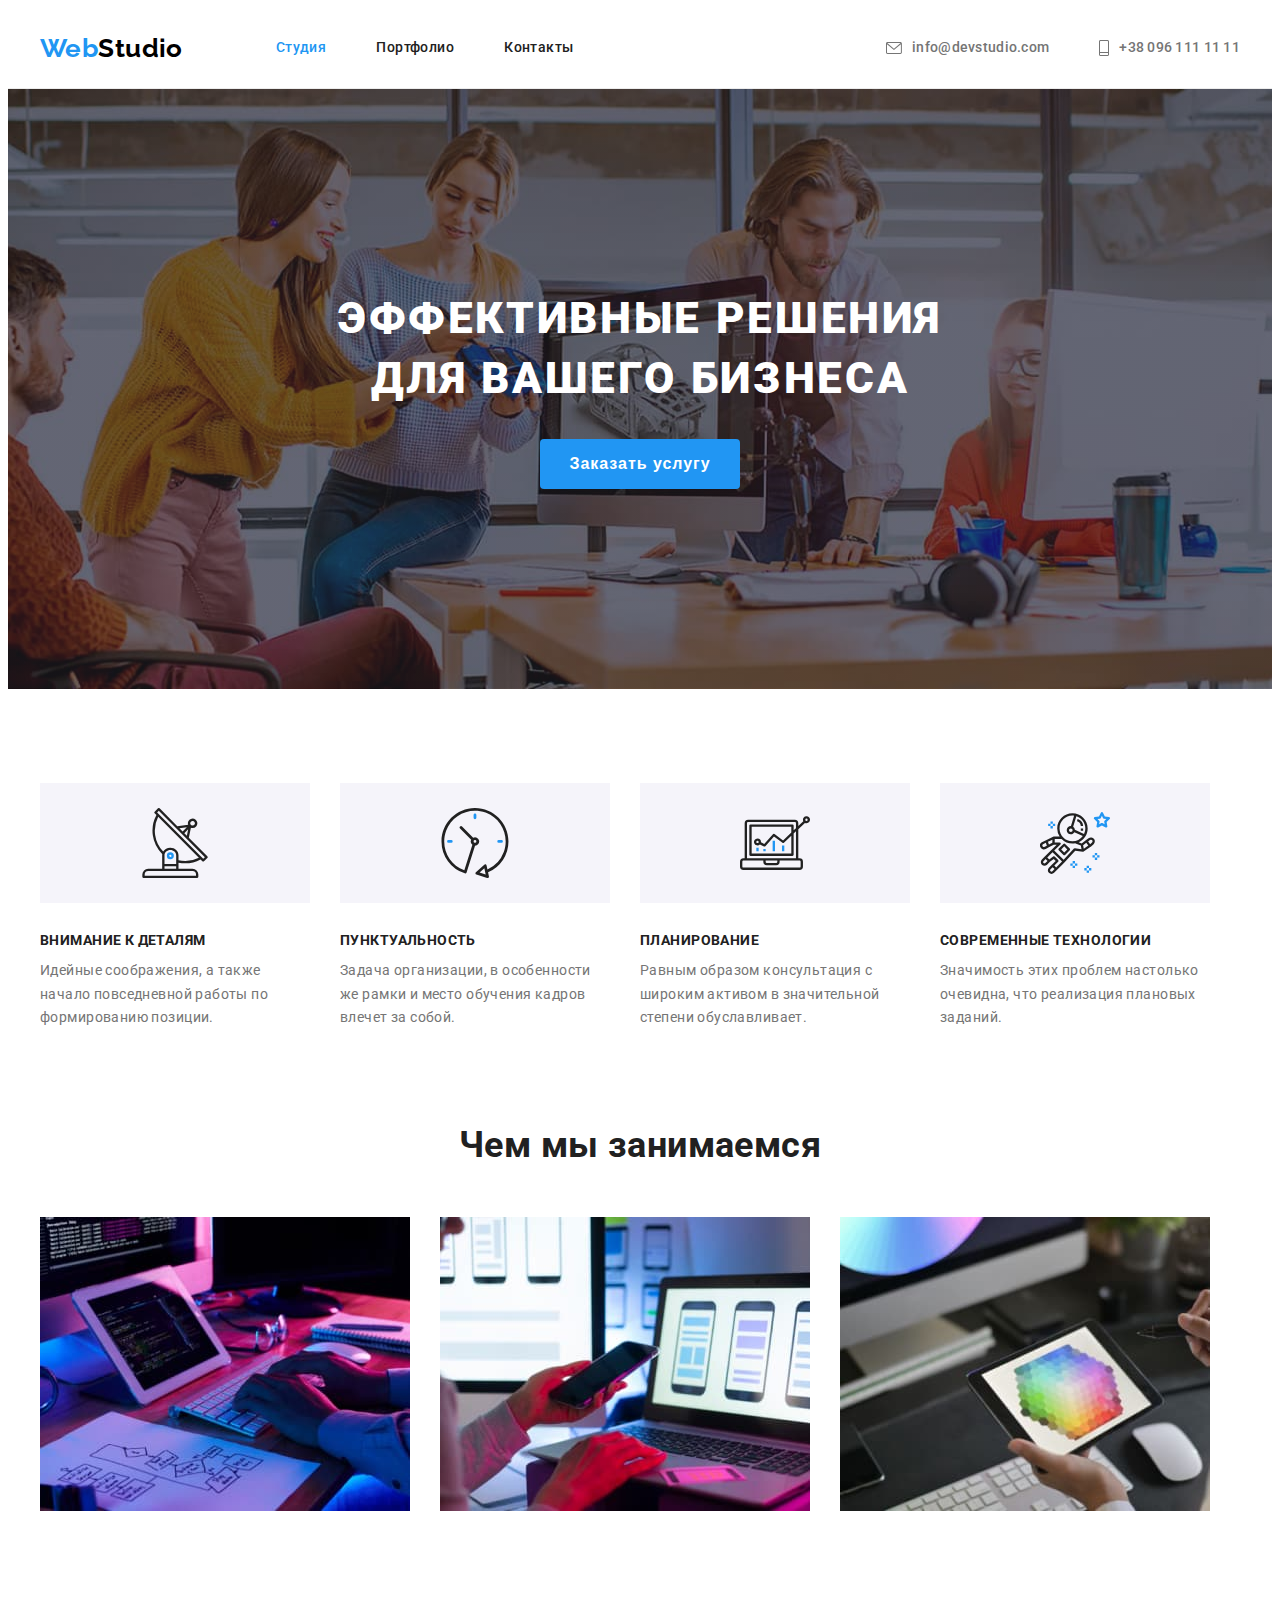
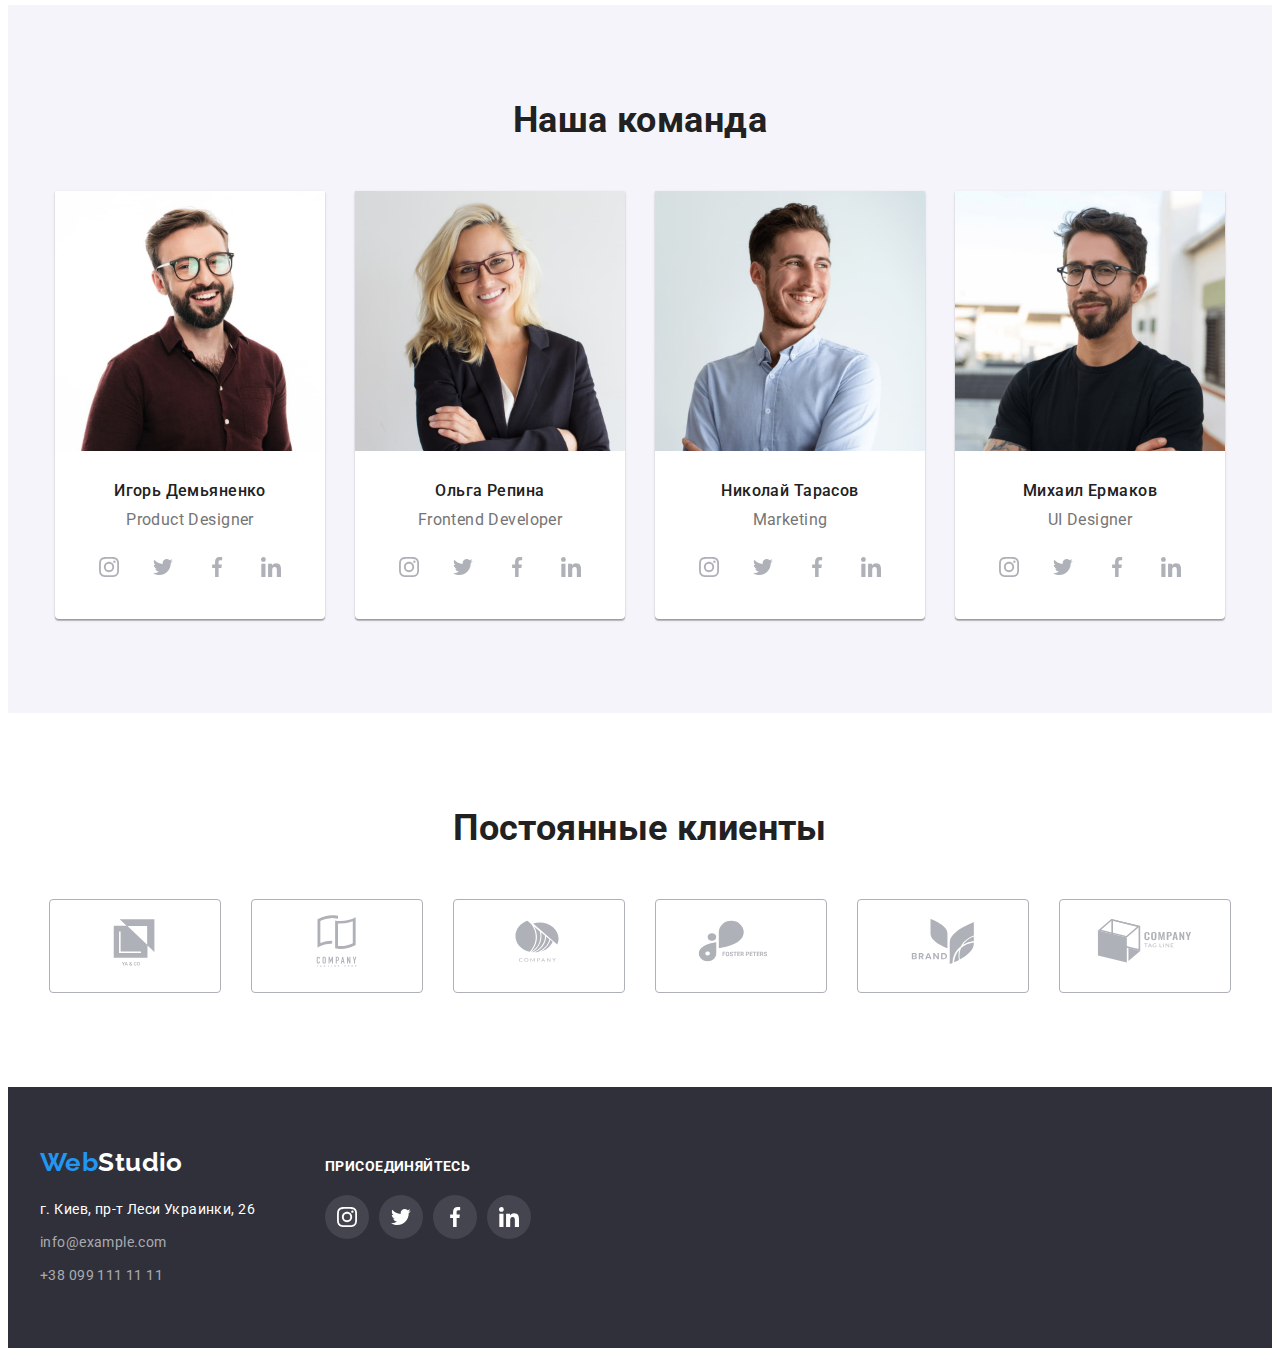
==== index.html @ 5a887693 "first" ====
<!DOCTYPE html>
<html lang="ru">
  <head>
    <meta charset="UTF-8" />
    <meta http-equiv="X-UA-Compatible" content="IE=edge" />
    <meta name="viewport" content="width=device-width, initial-scale=1.0" />
    <title>Студия</title>
    <link
      rel="stylesheet"
      href="https://cdnjs.cloudflare.com/ajax/libs/modern-normalize/1.1.0/modern-normalize.min.css"
      integrity="sha512-wpPYUAdjBVSE4KJnH1VR1HeZfpl1ub8YT/NKx4PuQ5NmX2tKuGu6U/JRp5y+Y8XG2tV+wKQpNHVUX03MfMFn9Q=="
      crossorigin="anonymous"
      referrerpolicy="no-referrer"
    />
    <link rel="preconnect" href="https://fonts.googleapis.com" />
    <link rel="preconnect" href="https://fonts.gstatic.com" crossorigin />
    <link
      href="https://fonts.googleapis.com/css2?family=Raleway:wght@700&family=Roboto:wght@400;500;700;900&display=swap"
      rel="stylesheet"
    />
    <link rel="stylesheet" href="./css/styles.css" />
  </head>
  <body>
    <!--Шапка-->
    <header class="header">
      <div class="container">
        <nav class="header-nav">
          <a class="logo link" href="./index.html" lang="en">
            Web<span class="logo-header">Studio</span>
          </a>
          <ul class="pages list">
            <li><a class="link curent" href="./index.html">Студия</a></li>
            <li><a class="link" href="./portfolio.html">Портфолио</a></li>
            <li><a class="link" href="">Контакты</a></li>
          </ul>
        </nav>
        <ul class="list">
          <li class="header-contact">
            <a class="contact-link link" href="mailto:info@devstudio.com">
              <svg class="header-icon" width="16px" height="12px">
                <use href="./images/symbol-defs.svg#icon-envelope"></use></svg
              >info@devstudio.com</a
            >
          </li>
          <li class="header-contact">
            <a class="contact-link link" href="tel:+380961111111">
              <svg class="header-icon" width="10px" height="16px">
                <use href="./images/symbol-defs.svg#icon-vector"></use></svg
              >+38 096 111 11 11</a
            >
          </li>
        </ul>
      </div>
    </header>
    <main>
      <!--Заголовок-->
      <section class="hero">
        <div class="container">
          <h1 class="hero-title">Эффективные решения для вашего бизнеса</h1>
          <button class="button-blu" type="button">Заказать услугу</button>
        </div>
      </section>
      <!--Особенности-->
      <section class="characteristic section">
        <div class="container">
          <h2 class="none">Особенности</h2>
          <ul class="list">
            <li>
              <div class="characteristic-div">
                <svg class="characteristic-icon" width="70" height="70">
                  <use href="./images/symbol-defs.svg#icon-antenna"></use>
                </svg>
              </div>

              <h3 class="title-item">Внимание к деталям</h3>
              <p>
                Идейные соображения, а также начало повседневной работы по формированию позиции.
              </p>
            </li>
            <li>
              <div class="characteristic-div">
                <svg class="characteristic-icon" width="70" height="70">
                  <use href="./images/symbol-defs.svg#icon-clock"></use>
                </svg>
              </div>

              <h3 class="title-item">Пунктуальность</h3>
              <p>
                Задача организации, в особенности же рамки и место обучения кадров влечет за собой.
              </p>
            </li>
            <li>
              <div class="characteristic-div">
                <svg class="characteristic-icon" width="70" height="70">
                  <use href="./images/symbol-defs.svg#icon-diagram"></use>
                </svg>
              </div>
              <h3 class="title-item">Планирование</h3>
              <p>
                Равным образом консультация с широким активом в значительной степени обуславливает.
              </p>
            </li>
            <li>
              <div class="characteristic-div">
                <svg class="characteristic-icon" width="70" height="70">
                  <use href="./images/symbol-defs.svg#icon-astronaut"></use>
                </svg>
              </div>
              <h3 class="title-item">Современные технологии</h3>
              <p>Значимость этих проблем настолько очевидна, что реализация плановых заданий.</p>
            </li>
          </ul>
        </div>
      </section>
      <!--Что делают-->
      <section class="work section">
        <div class="container">
          <h2 class="title">Чем мы занимаемся</h2>
          <ul class="list">
            <li>
              <img src="./images/box_1.jpg" alt="Поиск решения" width="370" />
            </li>
            <li>
              <img src="./images/box_2.jpg" alt="Планирование" width="370" />
            </li>
            <li>
              <img src="./images/box_3.jpg" alt="Реализация проекта" width="370" />
            </li>
          </ul>
        </div>
      </section>
      <!--Команда-->
      <section class="team section">
        <div class="container">
          <h2 class="title">Наша команда</h2>
          <ul class="list">
            <li class="team-cards">
              <img src="./images/img.jpg" alt="Фото Игоря Демьяненко" width="270" />
              <h3 class="name">Игорь Демьяненко</h3>
              <p class="position" lang="en">Product Designer</p>
              <ul class="social-link list">
                <li class="massenger-item">
                  <a class="team-link link" aria-label="инстаграм">
                    <svg class="team-icon" width="20px" height="20px">
                      <use href="./images/symbol-defs.svg#icon-instagram"></use></svg
                  ></a>
                </li>
                <li class="massenger-item">
                  <a class="team-link link" aria-label="твиттер">
                    <svg class="team-icon" width="20px" height="20px">
                      <use href="./images/symbol-defs.svg#icon-twitter"></use></svg
                  ></a>
                </li>
                <li class="massenger-item">
                  <a class="team-link link" aria-label="фейсбук">
                    <svg class="team-icon" width="20px" height="20px">
                      <use href="./images/symbol-defs.svg#icon-facebook"></use></svg
                  ></a>
                </li>
                <li class="massenger-item">
                  <a class="team-link link" aria-label="линкедин">
                    <svg class="team-icon" width="20px" height="20px">
                      <use href="./images/symbol-defs.svg#icon-linkedin"></use></svg
                  ></a>
                </li>
              </ul>
            </li>

            <li class="team-cards">
              <img src="./images/img-1.jpg" alt="Фото Ольги Репиной" width="270" />
              <h3 class="name">Ольга Репина</h3>
              <p class="position" lang="en">Frontend Developer</p>
              <ul class="list">
                <li class="massenger-item">
                  <a class="team-link link" aria-label="инстаграм">
                    <svg class="team-icon" width="20px" height="20px">
                      <use href="./images/symbol-defs.svg#icon-instagram"></use></svg
                  ></a>
                </li>
                <li class="massenger-item">
                  <a class="team-link link" aria-label="твиттер">
                    <svg class="team-icon" width="20px" height="20px">
                      <use href="./images/symbol-defs.svg#icon-twitter"></use></svg
                  ></a>
                </li>
                <li class="massenger-item">
                  <a class="team-link link" aria-label="фейсбук">
                    <svg class="team-icon" width="20px" height="20px">
                      <use href="./images/symbol-defs.svg#icon-facebook"></use></svg
                  ></a>
                </li>
                <li class="massenger-item">
                  <a class="team-link link" aria-label="линкедин">
                    <svg class="team-icon" width="20px" height="20px">
                      <use href="./images/symbol-defs.svg#icon-linkedin"></use></svg
                  ></a>
                </li>
              </ul>
            </li>

            <li class="team-cards">
              <img src="./images/img-2.jpg" alt="Фото Николая Тарасова" width="270" />
              <h3 class="name">Николай Тарасов</h3>
              <p class="position" lang="en">Marketing</p>
              <ul class="list">
                <li class="massenger-item">
                  <a class="team-link link" aria-label="инстаграм">
                    <svg class="team-icon" width="20px" height="20px">
                      <use href="./images/symbol-defs.svg#icon-instagram"></use></svg
                  ></a>
                </li>
                <li class="massenger-item">
                  <a class="team-link link" aria-label="твиттер">
                    <svg class="team-icon" width="20px" height="20px">
                      <use href="./images/symbol-defs.svg#icon-twitter"></use></svg
                  ></a>
                </li>
                <li class="massenger-item">
                  <a class="team-link link" aria-label="фейсбук">
                    <svg class="team-icon" width="20px" height="20px">
                      <use href="./images/symbol-defs.svg#icon-facebook"></use></svg
                  ></a>
                </li>
                <li class="massenger-item">
                  <a class="team-link link" aria-label="линкедин">
                    <svg class="team-icon" width="20px" height="20px">
                      <use href="./images/symbol-defs.svg#icon-linkedin"></use></svg
                  ></a>
                </li>
              </ul>
            </li>

            <li class="team-cards">
              <img src="./images/img-3.jpg" alt="Фото Михаила Ермакова" width="270" />
              <h3 class="name">Михаил Ермаков</h3>
              <p class="position" lang="en">UI Designer</p>
              <ul class="list">
                <li class="massenger-item">
                  <a class="team-link link" aria-label="инстаграм">
                    <svg class="team-icon" width="20px" height="20px">
                      <use href="./images/symbol-defs.svg#icon-instagram"></use></svg
                  ></a>
                </li>
                <li class="massenger-item">
                  <a class="team-link link" aria-label="твиттер">
                    <svg class="team-icon" width="20px" height="20px">
                      <use href="./images/symbol-defs.svg#icon-twitter"></use></svg
                  ></a>
                </li>
                <li class="massenger-item">
                  <a class="team-link link" aria-label="фейсбук">
                    <svg class="team-icon" width="20px" height="20px">
                      <use href="./images/symbol-defs.svg#icon-facebook"></use></svg
                  ></a>
                </li>
                <li class="massenger-item">
                  <a class="team-link link" aria-label="линкедин">
                    <svg class="team-icon" width="20px" height="20px">
                      <use href="./images/symbol-defs.svg#icon-linkedin"></use></svg
                  ></a>
                </li>
              </ul>
            </li>
          </ul>
        </div>
      </section>
      <!--Постоянные клиенты-->
      <section class="klients section">
        <div class="container">
          <h2 class="title">Постоянные клиенты</h2>
          <ul class="list">
            <li>
              <a class="klients-link link" aria-label="">
                <svg class="klients-icon" width="106px" height="60px">
                  <use href="./images/symbol-defs.svg#icon-logo"></use></svg
              ></a>
            </li>
            <li>
              <a class="klients-link link" aria-label="">
                <svg class="klients-icon" width="106px" height="60px">
                  <use href="./images/symbol-defs.svg#icon-logo-1"></use></svg
              ></a>
            </li>
            <li>
              <a class="klients-link link" aria-label="">
                <svg class="klients-icon" width="106px" height="60px">
                  <use href="./images/symbol-defs.svg#icon-logo-2"></use></svg
              ></a>
            </li>
            <li>
              <a class="klients-link link" aria-label="">
                <svg class="klients-icon" width="106px" height="60px">
                  <use href="./images/symbol-defs.svg#icon-logo-3"></use></svg
              ></a>
            </li>
            <li>
              <a class="klients-link link" aria-label="">
                <svg class="klients-icon" width="106px" height="60px">
                  <use href="./images/symbol-defs.svg#icon-logo-4"></use></svg
              ></a>
            </li>
            <li>
              <a class="klients-link link" aria-label="">
                <svg class="klients-icon" width="106px" height="60px">
                  <use href="./images/symbol-defs.svg#icon-logo-5"></use></svg
              ></a>
            </li>
          </ul>
        </div>
      </section>
    </main>
    <!--Подвал-->
    <footer class="footer">
      <div class="container">
        <div>
          <a class="logo link" href="./index.html" lang="en">
            Web<span class="logo-footer">Studio</span>
          </a>
          <address>
            <ul class="footer-connection list">
              <li>
                <a class="address link" href=""> г. Киев, пр-т Леси Украинки, 26</a>
              </li>
              <li>
                <a class="footer-contacts link" href="mailto:info@example.com">info@example.com</a>
              </li>
              <li>
                <a class="footer-contacts link" href="tel:+380991111111">+38 099 111 11 11</a>
              </li>
            </ul>
          </address>
        </div>
        <div class="join">
          <p class="header-join">Присоединяйтесь</p>
          <ul class="list">
            <li class="massenger-item">
              <a class="join-link link" aria-label="инстаграм">
                <svg class="join-icon" width="20px" height="20px">
                  <use href="./images/symbol-defs.svg#icon-instagram"></use></svg
              ></a>
            </li>
            <li class="massenger-item">
              <a class="join-link link" aria-label="твиттер">
                <svg class="join-icon" width="20px" height="20px">
                  <use href="./images/symbol-defs.svg#icon-twitter"></use></svg
              ></a>
            </li>
            <li class="massenger-item">
              <a class="join-link link" aria-label="фейсбук">
                <svg class="join-icon" width="20px" height="20px">
                  <use href="./images/symbol-defs.svg#icon-facebook"></use></svg
              ></a>
            </li>
            <li class="massenger-item">
              <a class="join-link link" aria-label="линкедин">
                <svg class="join-icon" width="20px" height="20px">
                  <use href="./images/symbol-defs.svg#icon-linkedin"></use></svg
              ></a>
            </li>
          </ul>
        </div>
      </div>
    </footer>
  </body>
</html>
---- css/styles.css ----
:root {
    --accent-color: #2196F3;
    --black:#000000;
    --white:#FFFFFF;
    --header-and-item: #212121;
    --adress-footer: #FFFFFF99;
    --black-fon: #2F303A;
    --gray-fon: #F5F4FA;
    --main: #757575;
    --hero-button: #188ce8;
    --border-header:#ECECEC;
    --border-cards:#EEEEEE;
    --shadow:rgba(0, 0, 0, 0.25);
    --bg-hero:#C4C4C4;
    --grad: rgba(47, 48, 58, 0.4);
    --massanger: #afb1b8;
}

body {
font-family: Roboto, sans-serif ;
color: var(--main);
background-color: var(--white);
font-weight: 400;
font-size: 14px;
line-height: 1.71;
letter-spacing: 0.03em;
}

.container {
    width: 1200px;
    padding: 0 15px;
    margin-left: auto;
    margin-right: auto;
}

.section{
    padding: 94px 0;
}

h1, h2, h3, h4, p, li, ul, a {
    margin: 0;
    padding: 0;
}

img {
    display: block;
    max-width: 100%;
    height: auto;
}

.list {
    list-style-type: none;
}

.link {
    text-decoration: none;
    color: currentColor;
}

/*Шапка*/
.header .container,
.header-nav,
.pages,
.contacts .list,
.contact-link {
    display: flex;
    align-items: center;
}

.header{
border-bottom: 1px solid var(--border-header);
}

.header .container{
height: 80px;
}


.logo {
    font-family: Raleway, sans-serif;
    font-weight:700;
    font-size: 26px;
    line-height: 1.19;    
    color: var(--accent-color);
 }

.logo-header {
    color: var(--black);
}

.header .logo {
    margin-right: 93px;
}

.pages .link{
    font-weight:500;
    font-size:14px;
    line-height: 0.88;
    color: var(--header-and-item);
    padding: 32px 0;
}

.header .list {
    display: flex;
    margin-left: auto;
}

.contact-link {
    font-weight:500;
    font-size:14px;
    line-height:1.14;
    letter-spacing: 0.02em;
    color: var(--main);
    padding: 20px 0;
}


.pages li:not(:last-child),
.contacts li:not(:last-child),
.header-contact:not(:last-child) {
    margin-right: 50px;
}

.header-icon{
    fill:currentColor;
    margin-right: 10px;
}

.link:hover,
.link:focus,
.link:active{
    color: var(--accent-color);
}


.pages .curent {
    color: var(--accent-color) ;
}

/*Студия*/

/*Герой*/

.hero {
    color: var(--white);
    background-color: var(--black-fon);
    text-align: center;
    text-transform: uppercase;
    line-height: 1.36;
    letter-spacing: 0.06em;
    background-color: var(--bg-hero);
    background-image: linear-gradient(var(--grad),var(--grad) ), url(../images/hero.jpg);
    background-repeat: no-repeat;
    background-position: center;
    max-width: 1600px;
    margin: 0 auto;
}

.hero .container {
    padding: 200px 0;
}

.hero-title {
    margin: auto;
    font-weight: 900;
    font-size: 44px;
    margin-bottom: 30px;
    width: 696px;
    letter-spacing: 0.06em;
    line-height: 1.36;
}

.button-blu {
    width: 200px;
    height: 50px;
    padding: 0;
    border: 2px transparent;
    border-radius: 4px;

    text-align: center; 
    color: var(--white);
    background-color: var(--accent-color);
    font-weight: 700;
    font-size: 16px;
    line-height: 1.88;
    letter-spacing: 0.06em;
}

.button-blu:active,
.button-blu:hover,
.button-blu:focus {
    background-color: var(--hero-button);
}

/*Особенности*/

.none {
    position: absolute;
    width: 1px;
    height: 1px;
    margin: -1px;
    border: 0;
    padding: 0;
    white-space: nowrap;
    clip-path: inset(100%);
    clip: rect(0 0 0 0);
    overflow: hidden;
}

.characteristic,
.characteristic .list,
.characteristic>.container>li{
display: flex;
    flex-wrap: wrap;
}

.characteristic li {
    width: 270px;
}

.characteristic-div {
    display: flex;
    justify-content: center;
    align-items: center;
    background-color: var(--gray-fon);
    width: 270px;
    height: 120px;
    margin-bottom: 30px;
    
}


.characteristic li:not(:nth-child(n+4)){
    margin-right: 30px;
}

.characteristic .title-item {
    margin-bottom: 10px;
    color: var(--header-and-item);
    font-size: 14px;
    line-height: 1.14;
    text-transform: uppercase;
}

/*Оглавление секций*/
.title {
    margin-bottom: 50px;

    color: var(--header-and-item);
    font-size: 36px;
    line-height: 1.17;
    text-align: center;
}

/*Чем мы занимаемся*/
.work.section {
    padding-top: 0;
}

.work .list {
    display: flex;
    flex-wrap: wrap;
}

.work li:not(:nth-child(n+3)) {
    margin-right: 30px;
}

/*Наша команда*/
.team {
    background-color: var(--gray-fon);
}

.team .list{
    display: flex;
    flex-wrap: wrap;
    justify-content:center;
}

.social-link{
margin-bottom: 30px;
}


.team-cards:not(:nth-child(n+4)) {
    margin-right: 30px;
}
.team-cards{
    width: 270px;
    background-color: var(--white);
    box-shadow: 0px 1px 3px rgba(0, 0, 0, 0.12), 0px 1px 1px rgba(0, 0, 0, 0.14), 0px 2px 1px rgba(0, 0, 0, 0.2);
    border-radius: 0px 0px 4px 4px;
}

.name {
    margin: 30px 0 10px 0;
    color: var(--header-and-item);
    font-weight: 500;
    font-size: 16px;
    line-height: 1.19;
    text-align: center;
}

.position {
    font-size: 16px;
    line-height: 1.19;
    text-align: center;
    margin-bottom: 16px;
}

.massenger-item {
    width: 44px;
    height: 44px;
    border-radius: 50%;
    fill: var(--massanger);
    cursor: pointer;
}

.team-link {
width: 100%;
    height: 100%;
    display: flex;
    align-items: center;
    justify-content: center;
}

.massenger-item:not(:last-child){
margin-right: 10px;
}

.massenger-item:active,
.massenger-item:hover,
.massenger-item:focus {
    background-color: var(--accent-color);
    fill: var(--white);
}

/*Постоянные клиенты*/
.klients ul{
    display: flex;
    justify-content: center;
}

.klients li {
    display: flex;
    justify-content: center;
    align-items: center;
    width: 170px;
    height: 92px;
    border: 1px solid var(--massanger);
    border-radius: 4px;
    fill: var(--massanger);
    cursor: pointer;
}
.klients li:not(:last-child){
margin-right: 30px;
}

.klients li:active,
.klients li:hover,
.klients li:focus {
    border: 1px solid var(--accent-color);
    fill: var(--accent-color);
}
/*Подвал*/
.footer {
    background-color: var(--black-fon);
    padding: 60px 0;
}

.footer .container {
    display: flex;
    align-items: baseline;
}

.footer .container > div:not(:last-child){
margin-right: 70px;
}

.footer .logo{
    display: block;
    margin-bottom: 20px;    
}


.logo-footer {
    color: var(--white);
}

.address{
    color: var(--white);
    font-style: normal;
    padding: 4px 0;
}

.footer-contacts {
    color: var(--adress-footer);
    font-style: normal;
    padding: 4px 0;
}

.footer-connection>li:not(:last-child) {
    margin-bottom: 9px;
}

.header-join{
line-height:1.14;
text-transform: uppercase;
color: var(--white);
margin-bottom: 20px;
font-weight: 700;
}

.join .massenger-item {
    fill: var(--white);
    background-color: rgba(255, 255, 255, 0.1);
}

.join ul{
    display: flex;
}

.join .massenger-item:not(:last-child) {
    margin-right: 10px;
}

.join .massenger-item:active,
.join .massenger-item:hover,
.join .massenger-item:focus {
    background-color: var(--accent-color);
}

.join-link{
    width: 100%;
        height: 100%;
        display: flex;
        justify-content: center;
        align-items: center;
}

/*Портфолио*/
.portfolio .button {
    display: flex;
    justify-content: center;
    margin-bottom: 50px;
}

.btn-grey:last-child {
margin-right: 8px;
}

.btn-grey {
    padding: 6px 22px;
    border-radius: 4px;
    border: 2px transparent;
    text-align: center;
    cursor: pointer;
    color: var(--header-and-item);
    background-color: var(--gray-fon);
    font-weight: 500;
    font-size: 16px;
    line-height: 1.63;
    letter-spacing: 0.03em;
}

.btn-grey:hover,
.btn-grey:focus,
.btn-grey:active {      
    color: var(--white);
    background-color: var(--accent-color);
    box-shadow: 0px 3px 1px rgba(0, 0, 0, 0.1), 0px 1px 2px rgba(0, 0, 0, 0.08), 0px 2px 2px rgba(0, 0, 0, 0.12);
}

.portfolio-cards{
        display: flex;
        flex-wrap: wrap;
}

.portfolio-item {
    margin-right: 30px;
    height: calc((100% - 60px) / 3);
    margin-bottom: 30px;
    width: 370px;
}

.portfolio-item>a {
    display: block;
}

.portfolio-item:nth-last-of-type(-n+3){
    margin-bottom: 0;
}

.portfolio-item:nth-child(3n){
    margin-right: 0;
}

.border-cards {
    border-bottom: 1px solid var(--border-cards);
    border-right: 1px solid var(--border-cards);
    border-left: 1px solid var(--border-cards);
    padding: 20px 24px;
}

.title-cards {
    color: var(--header-and-item);
    font-size: 18px;
    line-height: 2;
    letter-spacing: 0.06em;
        margin-bottom: 4px;
}

.point {
    font-size: 16px;
    line-height: 1.88;
    color: currentColor;
}

.portfolio .link{
color: currentColor;
}

.portfolio-item>a:hover,
.portfolio-item>a:focus {
    box-shadow: 0px 4px 4px rgba(0, 0, 0, 0.25);
}
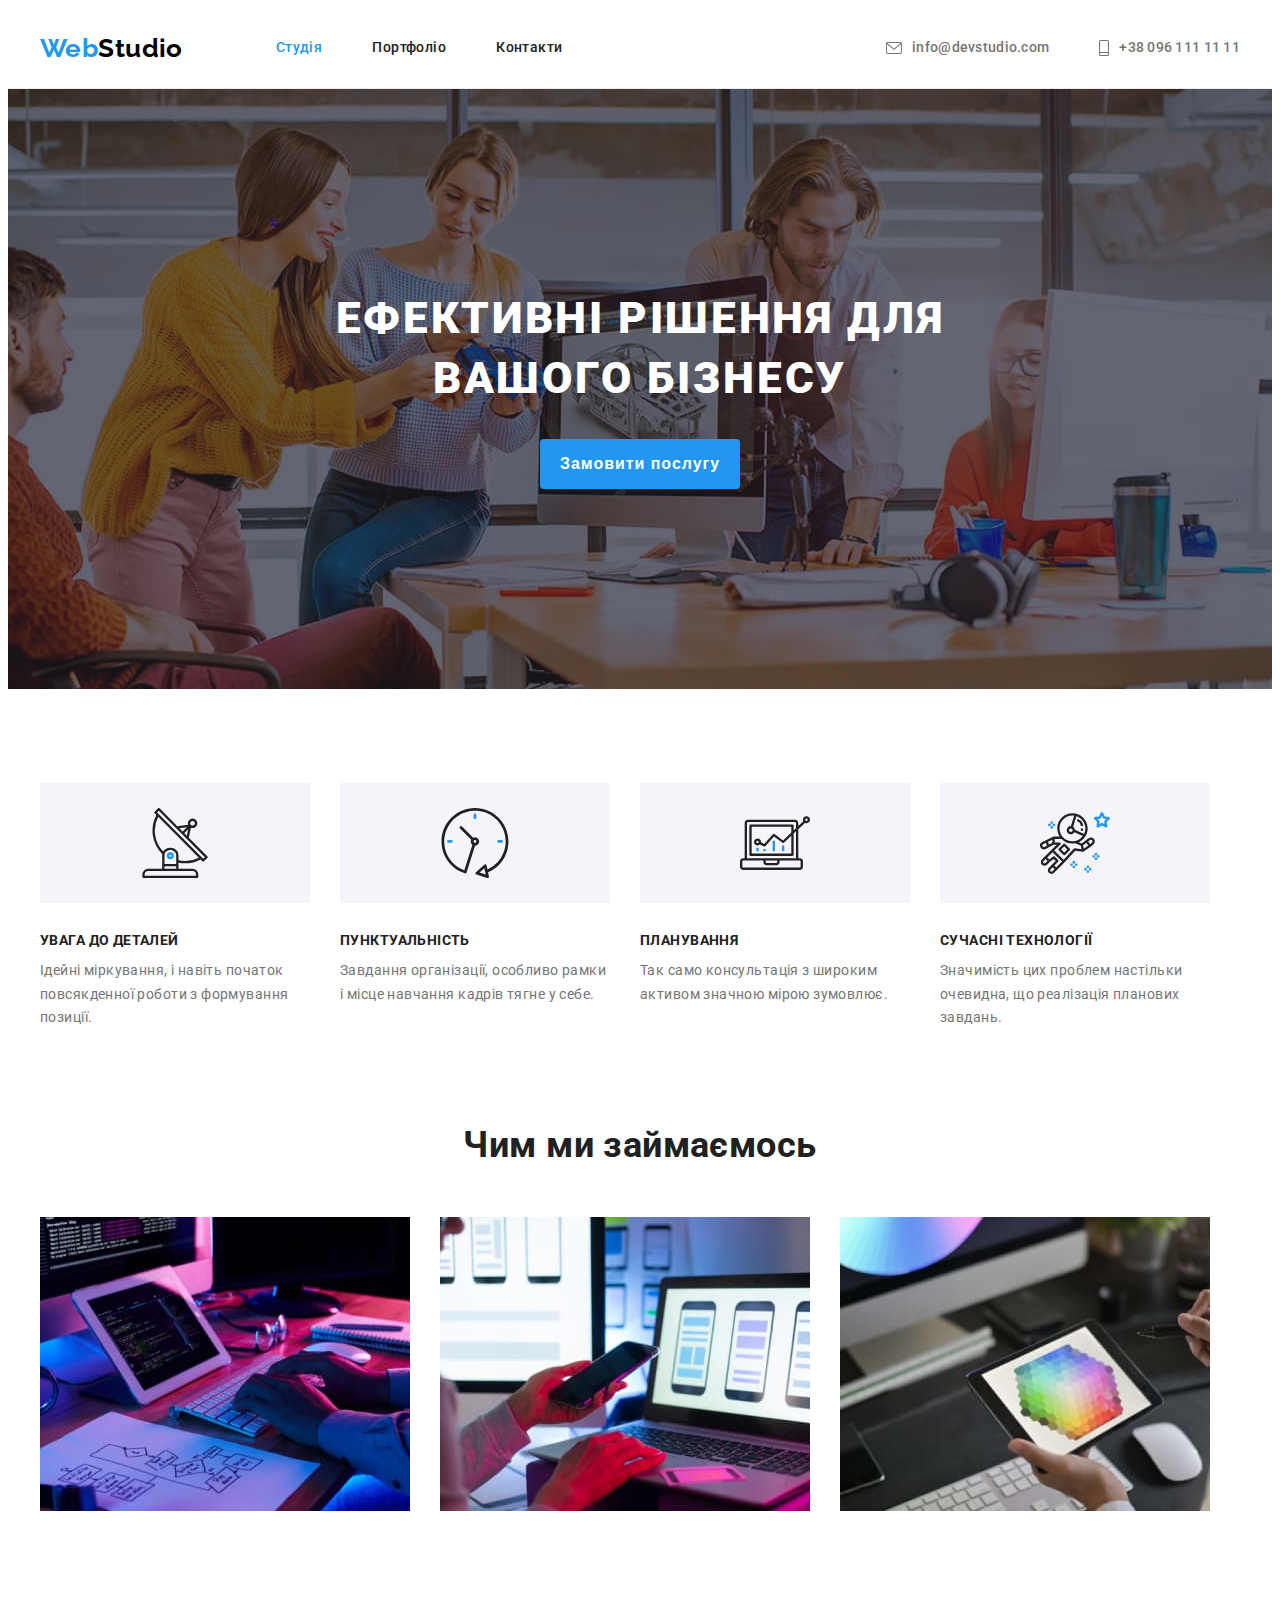
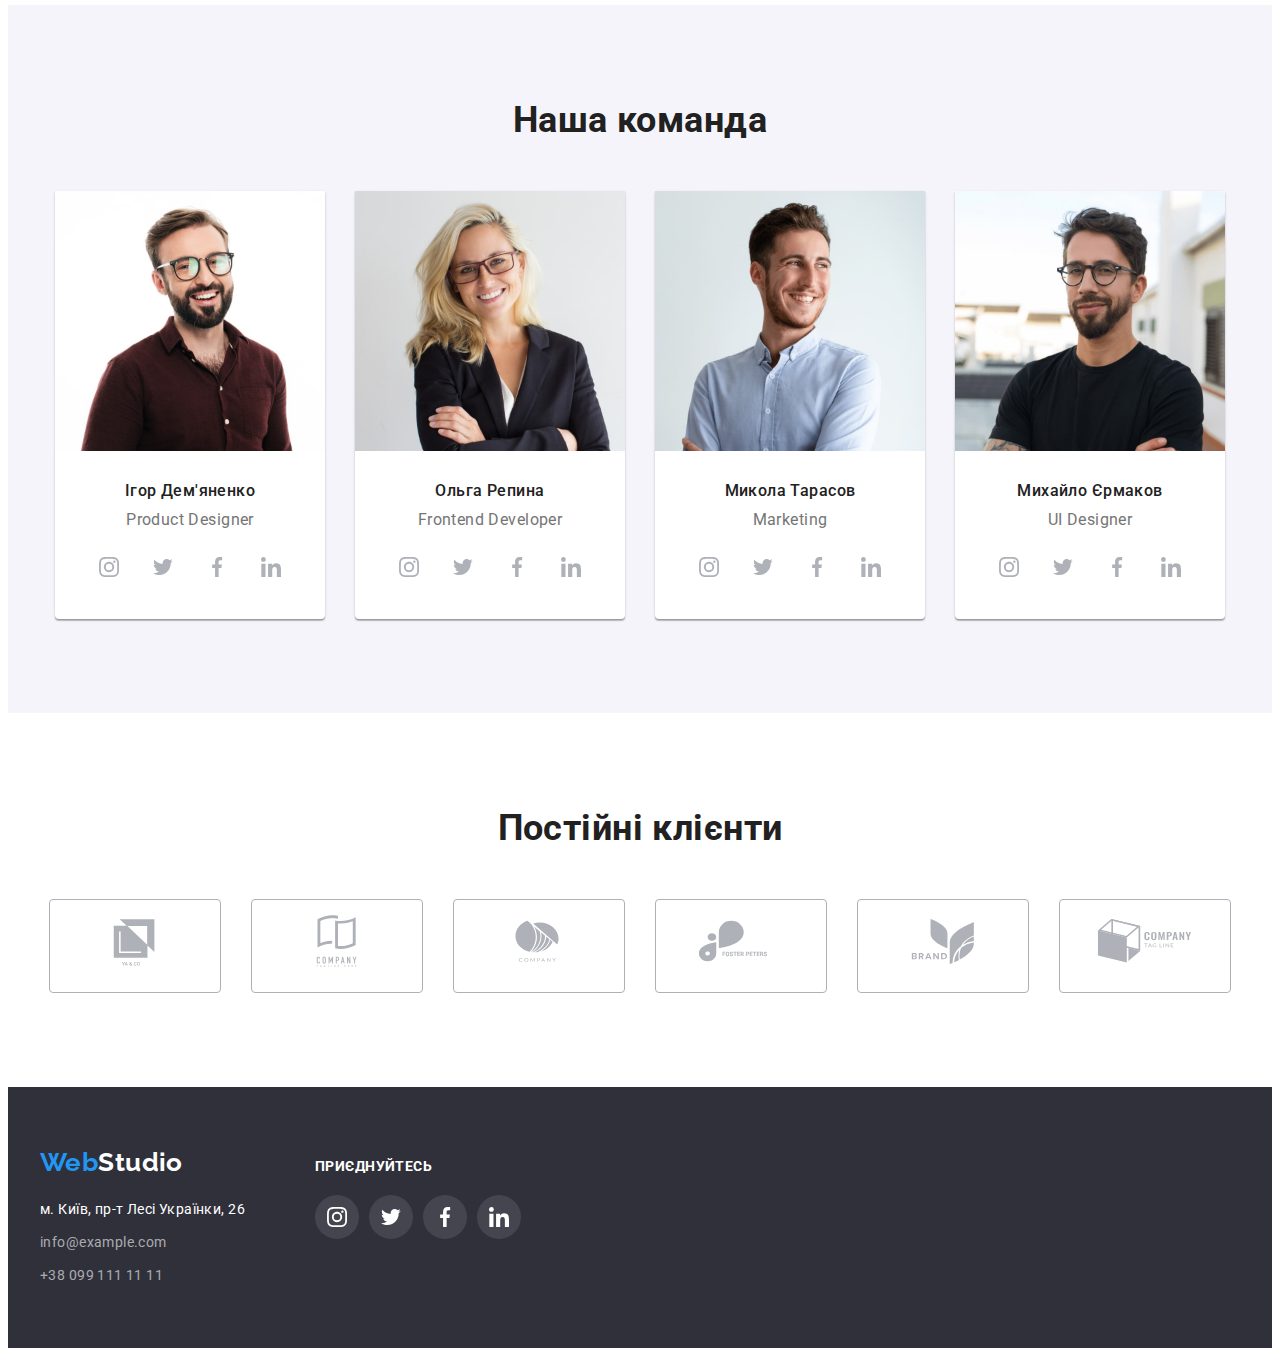
==== commit 09ac0be3: "перша строба" ====
--- a/index.html
+++ b/index.html
@@ -1,10 +1,10 @@
 <!DOCTYPE html>
-<html lang="ru">
+<html lang="uk">
   <head>
     <meta charset="UTF-8" />
     <meta http-equiv="X-UA-Compatible" content="IE=edge" />
     <meta name="viewport" content="width=device-width, initial-scale=1.0" />
-    <title>Студия</title>
+    <title>Студія</title>
     <link
       rel="stylesheet"
       href="https://cdnjs.cloudflare.com/ajax/libs/modern-normalize/1.1.0/modern-normalize.min.css"
@@ -25,13 +25,13 @@
     <header class="header">
       <div class="container">
         <nav class="header-nav">
-          <a class="logo link" href="./index.html" lang="en">
+          <a class="logo link" href="./index.html" lang="uk">
             Web<span class="logo-header">Studio</span>
           </a>
           <ul class="pages list">
-            <li><a class="link curent" href="./index.html">Студия</a></li>
-            <li><a class="link" href="./portfolio.html">Портфолио</a></li>
-            <li><a class="link" href="">Контакты</a></li>
+            <li><a class="link curent" href="./index.html">Студія</a></li>
+            <li><a class="link" href="./portfolio.html">Портфоліо</a></li>
+            <li><a class="link" href="">Контакти</a></li>
           </ul>
         </nav>
         <ul class="list">
@@ -56,14 +56,14 @@
       <!--Заголовок-->
       <section class="hero">
         <div class="container">
-          <h1 class="hero-title">Эффективные решения для вашего бизнеса</h1>
-          <button class="button-blu" type="button">Заказать услугу</button>
-        </div>
-      </section>
-      <!--Особенности-->
+          <h1 class="hero-title">Ефективні рішення для вашого бізнесу</h1>
+          <button class="button-blu" type="button">Замовити послугу</button>
+        </div>
+      </section>
+      <!--Осоливості-->
       <section class="characteristic section">
         <div class="container">
-          <h2 class="none">Особенности</h2>
+          <h2 class="none">Особливості</h2>
           <ul class="list">
             <li>
               <div class="characteristic-div">
@@ -72,9 +72,9 @@
                 </svg>
               </div>
 
-              <h3 class="title-item">Внимание к деталям</h3>
+              <h3 class="title-item">Увага до деталей</h3>
               <p>
-                Идейные соображения, а также начало повседневной работы по формированию позиции.
+                Ідейні міркування, і навіть початок повсякденної роботи з формування позиції.
               </p>
             </li>
             <li>
@@ -84,9 +84,9 @@
                 </svg>
               </div>
 
-              <h3 class="title-item">Пунктуальность</h3>
+              <h3 class="title-item">Пунктуальність</h3>
               <p>
-                Задача организации, в особенности же рамки и место обучения кадров влечет за собой.
+                Завдання організації, особливо рамки і місце навчання кадрів тягне у себе.
               </p>
             </li>
             <li>
@@ -95,9 +95,9 @@
                   <use href="./images/symbol-defs.svg#icon-diagram"></use>
                 </svg>
               </div>
-              <h3 class="title-item">Планирование</h3>
+              <h3 class="title-item">Планування</h3>
               <p>
-                Равным образом консультация с широким активом в значительной степени обуславливает.
+                Так само консультація з широким активом значною мірою зумовлює.
               </p>
             </li>
             <li>
@@ -106,25 +106,25 @@
                   <use href="./images/symbol-defs.svg#icon-astronaut"></use>
                 </svg>
               </div>
-              <h3 class="title-item">Современные технологии</h3>
-              <p>Значимость этих проблем настолько очевидна, что реализация плановых заданий.</p>
-            </li>
-          </ul>
-        </div>
-      </section>
-      <!--Что делают-->
+              <h3 class="title-item">Сучасні технології</h3>
+              <p>Значимість цих проблем настільки очевидна, що реалізація планових завдань.</p>
+            </li>
+          </ul>
+        </div>
+      </section>
+      <!--Чим ми займаємось-->
       <section class="work section">
         <div class="container">
-          <h2 class="title">Чем мы занимаемся</h2>
-          <ul class="list">
-            <li>
-              <img src="./images/box_1.jpg" alt="Поиск решения" width="370" />
-            </li>
-            <li>
-              <img src="./images/box_2.jpg" alt="Планирование" width="370" />
-            </li>
-            <li>
-              <img src="./images/box_3.jpg" alt="Реализация проекта" width="370" />
+          <h2 class="title">Чим ми займаємось</h2>
+          <ul class="list">
+            <li>
+              <img src="./images/box_1.jpg" alt="Пошук рішення" width="370" />
+            </li>
+            <li>
+              <img src="./images/box_2.jpg" alt="Планування" width="370" />
+            </li>
+            <li>
+              <img src="./images/box_3.jpg" alt="Реалізація проекту" width="370" />
             </li>
           </ul>
         </div>
@@ -136,17 +136,17 @@
           <ul class="list">
             <li class="team-cards">
               <img src="./images/img.jpg" alt="Фото Игоря Демьяненко" width="270" />
-              <h3 class="name">Игорь Демьяненко</h3>
+              <h3 class="name">Ігор Дем'яненко</h3>
               <p class="position" lang="en">Product Designer</p>
               <ul class="social-link list">
                 <li class="massenger-item">
-                  <a class="team-link link" aria-label="инстаграм">
+                  <a class="team-link link" aria-label="інстаграм">
                     <svg class="team-icon" width="20px" height="20px">
                       <use href="./images/symbol-defs.svg#icon-instagram"></use></svg
                   ></a>
                 </li>
                 <li class="massenger-item">
-                  <a class="team-link link" aria-label="твиттер">
+                  <a class="team-link link" aria-label="твіттер">
                     <svg class="team-icon" width="20px" height="20px">
                       <use href="./images/symbol-defs.svg#icon-twitter"></use></svg
                   ></a>
@@ -158,7 +158,7 @@
                   ></a>
                 </li>
                 <li class="massenger-item">
-                  <a class="team-link link" aria-label="линкедин">
+                  <a class="team-link link" aria-label="лінкедін">
                     <svg class="team-icon" width="20px" height="20px">
                       <use href="./images/symbol-defs.svg#icon-linkedin"></use></svg
                   ></a>
@@ -167,18 +167,18 @@
             </li>
 
             <li class="team-cards">
-              <img src="./images/img-1.jpg" alt="Фото Ольги Репиной" width="270" />
+              <img src="./images/img-1.jpg" alt="Фото Ольги Репиної" width="270" />
               <h3 class="name">Ольга Репина</h3>
               <p class="position" lang="en">Frontend Developer</p>
               <ul class="list">
                 <li class="massenger-item">
-                  <a class="team-link link" aria-label="инстаграм">
+                  <a class="team-link link" aria-label="інстаграм">
                     <svg class="team-icon" width="20px" height="20px">
                       <use href="./images/symbol-defs.svg#icon-instagram"></use></svg
                   ></a>
                 </li>
                 <li class="massenger-item">
-                  <a class="team-link link" aria-label="твиттер">
+                  <a class="team-link link" aria-label="твіттер">
                     <svg class="team-icon" width="20px" height="20px">
                       <use href="./images/symbol-defs.svg#icon-twitter"></use></svg
                   ></a>
@@ -190,7 +190,7 @@
                   ></a>
                 </li>
                 <li class="massenger-item">
-                  <a class="team-link link" aria-label="линкедин">
+                  <a class="team-link link" aria-label="лінкедін">
                     <svg class="team-icon" width="20px" height="20px">
                       <use href="./images/symbol-defs.svg#icon-linkedin"></use></svg
                   ></a>
@@ -199,18 +199,18 @@
             </li>
 
             <li class="team-cards">
-              <img src="./images/img-2.jpg" alt="Фото Николая Тарасова" width="270" />
-              <h3 class="name">Николай Тарасов</h3>
+              <img src="./images/img-2.jpg" alt="Фото Миколи Тарасова" width="270" />
+              <h3 class="name">Микола Тарасов</h3>
               <p class="position" lang="en">Marketing</p>
               <ul class="list">
                 <li class="massenger-item">
-                  <a class="team-link link" aria-label="инстаграм">
+                  <a class="team-link link" aria-label="інстаграм">
                     <svg class="team-icon" width="20px" height="20px">
                       <use href="./images/symbol-defs.svg#icon-instagram"></use></svg
                   ></a>
                 </li>
                 <li class="massenger-item">
-                  <a class="team-link link" aria-label="твиттер">
+                  <a class="team-link link" aria-label="твіттер">
                     <svg class="team-icon" width="20px" height="20px">
                       <use href="./images/symbol-defs.svg#icon-twitter"></use></svg
                   ></a>
@@ -222,7 +222,7 @@
                   ></a>
                 </li>
                 <li class="massenger-item">
-                  <a class="team-link link" aria-label="линкедин">
+                  <a class="team-link link" aria-label="лінкедін">
                     <svg class="team-icon" width="20px" height="20px">
                       <use href="./images/symbol-defs.svg#icon-linkedin"></use></svg
                   ></a>
@@ -231,18 +231,18 @@
             </li>
 
             <li class="team-cards">
-              <img src="./images/img-3.jpg" alt="Фото Михаила Ермакова" width="270" />
-              <h3 class="name">Михаил Ермаков</h3>
+              <img src="./images/img-3.jpg" alt="Фото Михайла Єрмакова" width="270" />
+              <h3 class="name">Михайло Єрмаков</h3>
               <p class="position" lang="en">UI Designer</p>
               <ul class="list">
                 <li class="massenger-item">
-                  <a class="team-link link" aria-label="инстаграм">
+                  <a class="team-link link" aria-label="інстаграм">
                     <svg class="team-icon" width="20px" height="20px">
                       <use href="./images/symbol-defs.svg#icon-instagram"></use></svg
                   ></a>
                 </li>
                 <li class="massenger-item">
-                  <a class="team-link link" aria-label="твиттер">
+                  <a class="team-link link" aria-label="твіттер">
                     <svg class="team-icon" width="20px" height="20px">
                       <use href="./images/symbol-defs.svg#icon-twitter"></use></svg
                   ></a>
@@ -254,7 +254,7 @@
                   ></a>
                 </li>
                 <li class="massenger-item">
-                  <a class="team-link link" aria-label="линкедин">
+                  <a class="team-link link" aria-label="лінкедін">
                     <svg class="team-icon" width="20px" height="20px">
                       <use href="./images/symbol-defs.svg#icon-linkedin"></use></svg
                   ></a>
@@ -264,10 +264,10 @@
           </ul>
         </div>
       </section>
-      <!--Постоянные клиенты-->
+      <!--Постійні клієнти-->
       <section class="klients section">
         <div class="container">
-          <h2 class="title">Постоянные клиенты</h2>
+          <h2 class="title">Постійні клієнти</h2>
           <ul class="list">
             <li>
               <a class="klients-link link" aria-label="">
@@ -319,7 +319,7 @@
           <address>
             <ul class="footer-connection list">
               <li>
-                <a class="address link" href=""> г. Киев, пр-т Леси Украинки, 26</a>
+                <a class="address link" href="https://goo.gl/maps/VsgWVJQS8bXGaJrV6" target="_blank" rel="noopener noreferrer nofollow"> м. Київ, пр-т Лесі Українки, 26</a>
               </li>
               <li>
                 <a class="footer-contacts link" href="mailto:info@example.com">info@example.com</a>
@@ -331,16 +331,16 @@
           </address>
         </div>
         <div class="join">
-          <p class="header-join">Присоединяйтесь</p>
+          <p class="header-join">Приєднуйтесь</p>
           <ul class="list">
             <li class="massenger-item">
-              <a class="join-link link" aria-label="инстаграм">
+              <a class="join-link link" aria-label="інстаграм">
                 <svg class="join-icon" width="20px" height="20px">
                   <use href="./images/symbol-defs.svg#icon-instagram"></use></svg
               ></a>
             </li>
             <li class="massenger-item">
-              <a class="join-link link" aria-label="твиттер">
+              <a class="join-link link" aria-label="твіттер">
                 <svg class="join-icon" width="20px" height="20px">
                   <use href="./images/symbol-defs.svg#icon-twitter"></use></svg
               ></a>
@@ -352,7 +352,7 @@
               ></a>
             </li>
             <li class="massenger-item">
-              <a class="join-link link" aria-label="линкедин">
+              <a class="join-link link" aria-label="лінкедін">
                 <svg class="join-icon" width="20px" height="20px">
                   <use href="./images/symbol-defs.svg#icon-linkedin"></use></svg
               ></a>
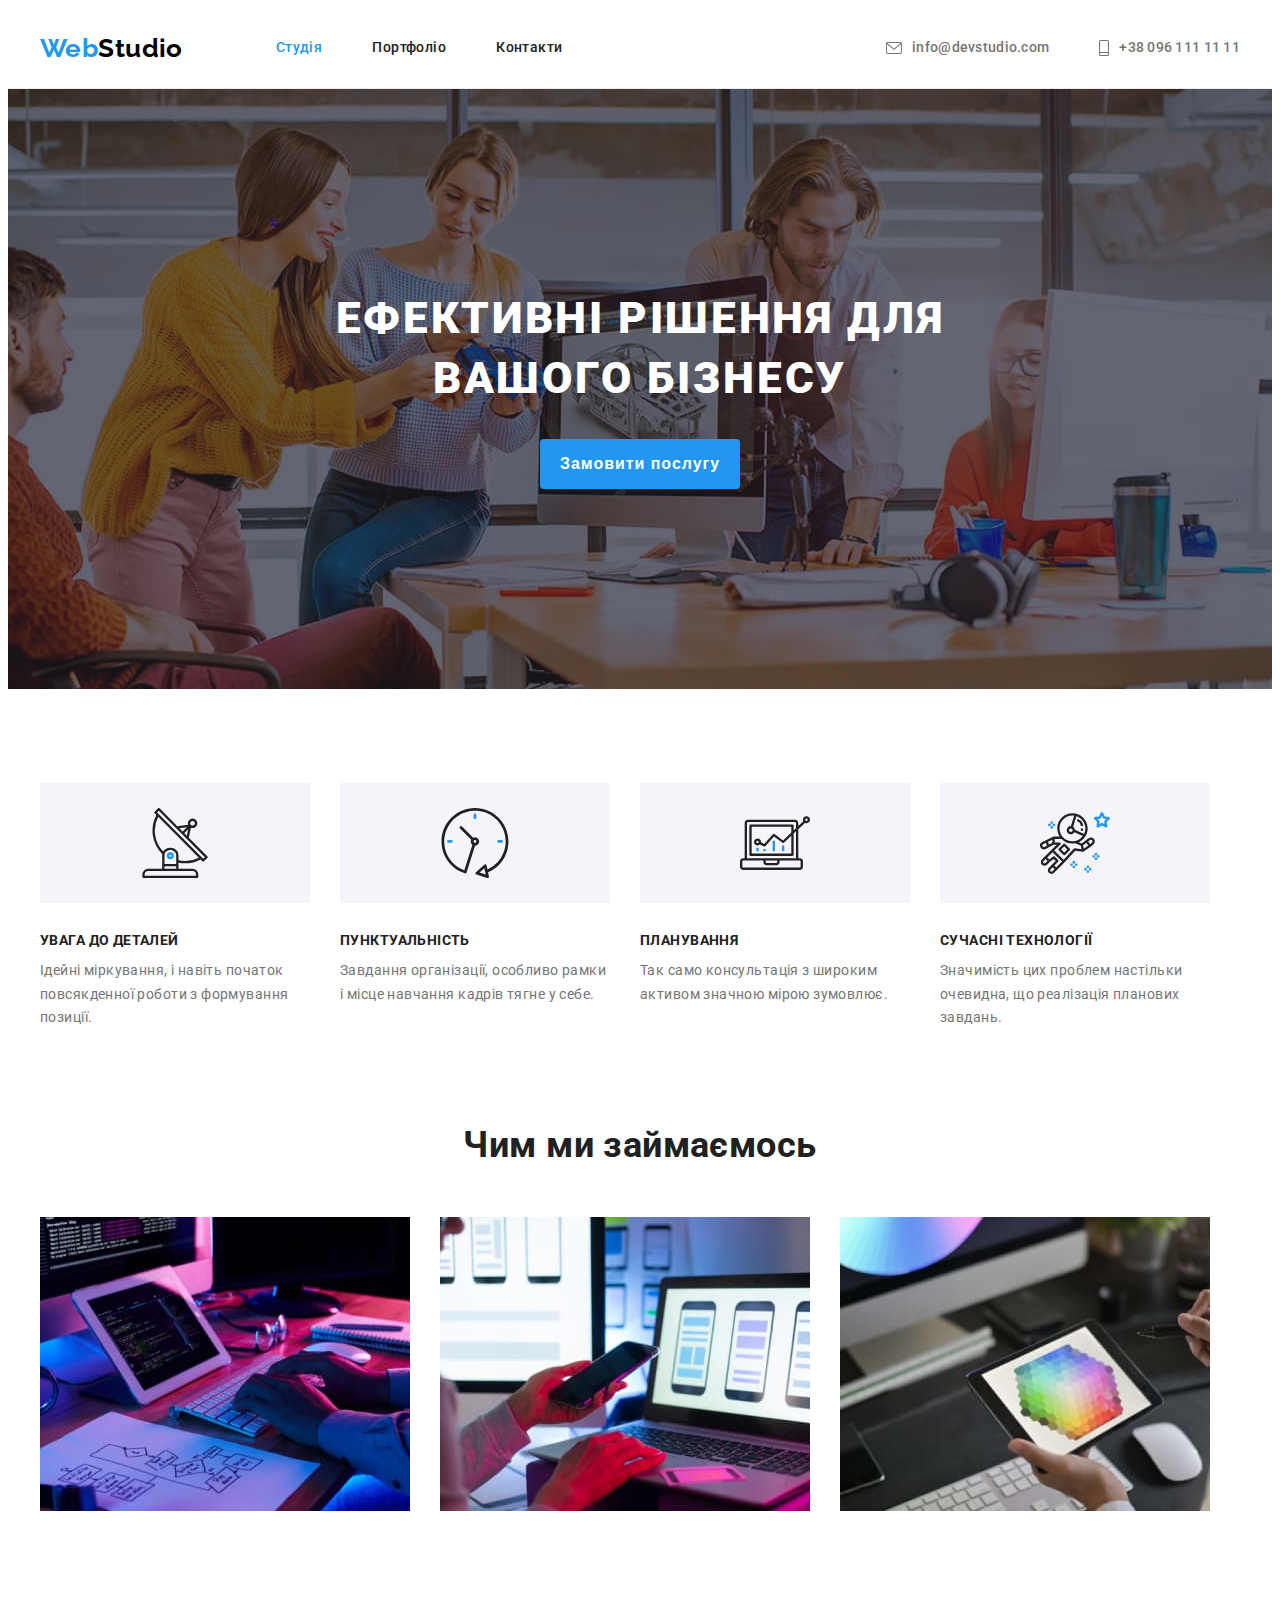
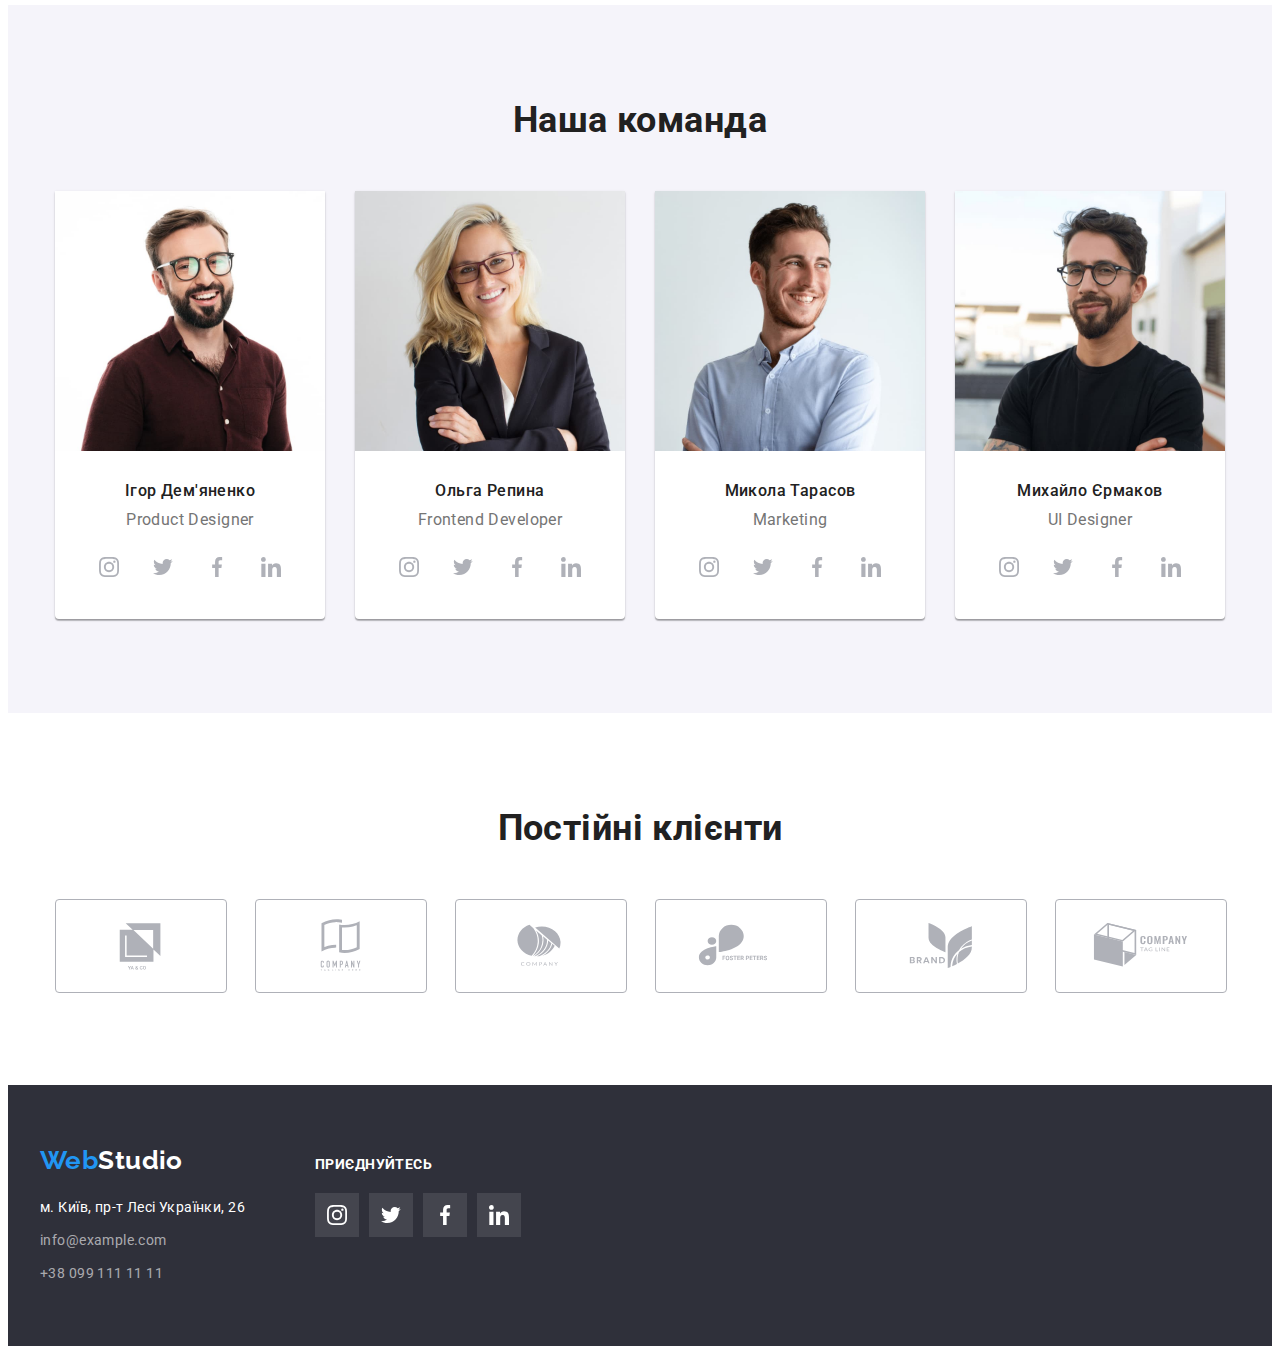
==== commit ef4bfe79: "2" ====
--- a/index.html
+++ b/index.html
@@ -135,30 +135,30 @@
           <h2 class="title">Наша команда</h2>
           <ul class="list">
             <li class="team-cards">
-              <img src="./images/img.jpg" alt="Фото Игоря Демьяненко" width="270" />
+              <img src="./images/img.jpg" alt="Фото Ігора Дем'яненка" width="270" />
               <h3 class="name">Ігор Дем'яненко</h3>
               <p class="position" lang="en">Product Designer</p>
               <ul class="social-link list">
                 <li class="massenger-item">
-                  <a class="team-link link" aria-label="інстаграм">
+                  <a href="" class="team-link link" aria-label="інстаграм">
                     <svg class="team-icon" width="20px" height="20px">
                       <use href="./images/symbol-defs.svg#icon-instagram"></use></svg
                   ></a>
                 </li>
                 <li class="massenger-item">
-                  <a class="team-link link" aria-label="твіттер">
+                  <a href="" class="team-link link" aria-label="твіттер">
                     <svg class="team-icon" width="20px" height="20px">
                       <use href="./images/symbol-defs.svg#icon-twitter"></use></svg
                   ></a>
                 </li>
                 <li class="massenger-item">
-                  <a class="team-link link" aria-label="фейсбук">
+                  <a href="" class="team-link link" aria-label="фейсбук">
                     <svg class="team-icon" width="20px" height="20px">
                       <use href="./images/symbol-defs.svg#icon-facebook"></use></svg
                   ></a>
                 </li>
                 <li class="massenger-item">
-                  <a class="team-link link" aria-label="лінкедін">
+                  <a href="" class="team-link link" aria-label="лінкедін">
                     <svg class="team-icon" width="20px" height="20px">
                       <use href="./images/symbol-defs.svg#icon-linkedin"></use></svg
                   ></a>
@@ -172,25 +172,25 @@
               <p class="position" lang="en">Frontend Developer</p>
               <ul class="list">
                 <li class="massenger-item">
-                  <a class="team-link link" aria-label="інстаграм">
+                  <a href="" class="team-link link" aria-label="інстаграм">
                     <svg class="team-icon" width="20px" height="20px">
                       <use href="./images/symbol-defs.svg#icon-instagram"></use></svg
                   ></a>
                 </li>
                 <li class="massenger-item">
-                  <a class="team-link link" aria-label="твіттер">
+                  <a href="" class="team-link link" aria-label="твіттер" >
                     <svg class="team-icon" width="20px" height="20px">
                       <use href="./images/symbol-defs.svg#icon-twitter"></use></svg
                   ></a>
                 </li>
                 <li class="massenger-item">
-                  <a class="team-link link" aria-label="фейсбук">
+                  <a href="" class="team-link link" aria-label="фейсбук">
                     <svg class="team-icon" width="20px" height="20px">
                       <use href="./images/symbol-defs.svg#icon-facebook"></use></svg
                   ></a>
                 </li>
                 <li class="massenger-item">
-                  <a class="team-link link" aria-label="лінкедін">
+                  <a href="" class="team-link link" aria-label="лінкедін">
                     <svg class="team-icon" width="20px" height="20px">
                       <use href="./images/symbol-defs.svg#icon-linkedin"></use></svg
                   ></a>
@@ -204,25 +204,25 @@
               <p class="position" lang="en">Marketing</p>
               <ul class="list">
                 <li class="massenger-item">
-                  <a class="team-link link" aria-label="інстаграм">
+                  <a href="" class="team-link link" aria-label="інстаграм">
                     <svg class="team-icon" width="20px" height="20px">
                       <use href="./images/symbol-defs.svg#icon-instagram"></use></svg
                   ></a>
                 </li>
                 <li class="massenger-item">
-                  <a class="team-link link" aria-label="твіттер">
+                  <a href="" class="team-link link" aria-label="твіттер">
                     <svg class="team-icon" width="20px" height="20px">
                       <use href="./images/symbol-defs.svg#icon-twitter"></use></svg
                   ></a>
                 </li>
                 <li class="massenger-item">
-                  <a class="team-link link" aria-label="фейсбук">
+                  <a href="" class="team-link link" aria-label="фейсбук">
                     <svg class="team-icon" width="20px" height="20px">
                       <use href="./images/symbol-defs.svg#icon-facebook"></use></svg
                   ></a>
                 </li>
                 <li class="massenger-item">
-                  <a class="team-link link" aria-label="лінкедін">
+                  <a href="" class="team-link link" aria-label="лінкедін">
                     <svg class="team-icon" width="20px" height="20px">
                       <use href="./images/symbol-defs.svg#icon-linkedin"></use></svg
                   ></a>
@@ -236,25 +236,25 @@
               <p class="position" lang="en">UI Designer</p>
               <ul class="list">
                 <li class="massenger-item">
-                  <a class="team-link link" aria-label="інстаграм">
+                  <a href="" class="team-link link" aria-label="інстаграм">
                     <svg class="team-icon" width="20px" height="20px">
                       <use href="./images/symbol-defs.svg#icon-instagram"></use></svg
                   ></a>
                 </li>
                 <li class="massenger-item">
-                  <a class="team-link link" aria-label="твіттер">
+                  <a href="" class="team-link link" aria-label="твіттер">
                     <svg class="team-icon" width="20px" height="20px">
                       <use href="./images/symbol-defs.svg#icon-twitter"></use></svg
                   ></a>
                 </li>
                 <li class="massenger-item">
-                  <a class="team-link link" aria-label="фейсбук">
+                  <a href="" class="team-link link" aria-label="фейсбук">
                     <svg class="team-icon" width="20px" height="20px">
                       <use href="./images/symbol-defs.svg#icon-facebook"></use></svg
                   ></a>
                 </li>
                 <li class="massenger-item">
-                  <a class="team-link link" aria-label="лінкедін">
+                  <a href="" class="team-link link" aria-label="лінкедін">
                     <svg class="team-icon" width="20px" height="20px">
                       <use href="./images/symbol-defs.svg#icon-linkedin"></use></svg
                   ></a>
@@ -270,37 +270,37 @@
           <h2 class="title">Постійні клієнти</h2>
           <ul class="list">
             <li>
-              <a class="klients-link link" aria-label="">
+              <a href="" class="klients-link link" aria-label="">
                 <svg class="klients-icon" width="106px" height="60px">
                   <use href="./images/symbol-defs.svg#icon-logo"></use></svg
               ></a>
             </li>
             <li>
-              <a class="klients-link link" aria-label="">
+              <a href="" class="klients-link link" aria-label="">
                 <svg class="klients-icon" width="106px" height="60px">
                   <use href="./images/symbol-defs.svg#icon-logo-1"></use></svg
               ></a>
             </li>
             <li>
-              <a class="klients-link link" aria-label="">
+              <a href="" class="klients-link link" aria-label="">
                 <svg class="klients-icon" width="106px" height="60px">
                   <use href="./images/symbol-defs.svg#icon-logo-2"></use></svg
               ></a>
             </li>
             <li>
-              <a class="klients-link link" aria-label="">
+              <a href="" class="klients-link link" aria-label="">
                 <svg class="klients-icon" width="106px" height="60px">
                   <use href="./images/symbol-defs.svg#icon-logo-3"></use></svg
               ></a>
             </li>
             <li>
-              <a class="klients-link link" aria-label="">
+              <a href="" class="klients-link link" aria-label="">
                 <svg class="klients-icon" width="106px" height="60px">
                   <use href="./images/symbol-defs.svg#icon-logo-4"></use></svg
               ></a>
             </li>
             <li>
-              <a class="klients-link link" aria-label="">
+              <a href="" class="klients-link link" aria-label="">
                 <svg class="klients-icon" width="106px" height="60px">
                   <use href="./images/symbol-defs.svg#icon-logo-5"></use></svg
               ></a>
@@ -334,26 +334,26 @@
           <p class="header-join">Приєднуйтесь</p>
           <ul class="list">
             <li class="massenger-item">
-              <a class="join-link link" aria-label="інстаграм">
+              <a href="" class="join-link link" aria-label="інстаграм">
                 <svg class="join-icon" width="20px" height="20px">
                   <use href="./images/symbol-defs.svg#icon-instagram"></use></svg
               ></a>
             </li>
             <li class="massenger-item">
-              <a class="join-link link" aria-label="твіттер">
+              <a href="" class="join-link link" aria-label="твіттер">
                 <svg class="join-icon" width="20px" height="20px">
                   <use href="./images/symbol-defs.svg#icon-twitter"></use></svg
               ></a>
             </li>
             <li class="massenger-item">
-              <a class="join-link link" aria-label="фейсбук">
-                <svg class="join-icon" width="20px" height="20px">
+              <a href="" class="join-link link" aria-label="фейсбук">
+                <svg class="team-icon" width="20px" height="20px">
                   <use href="./images/symbol-defs.svg#icon-facebook"></use></svg
               ></a>
             </li>
             <li class="massenger-item">
-              <a class="join-link link" aria-label="лінкедін">
-                <svg class="join-icon" width="20px" height="20px">
+              <a href="" class="join-link link" aria-label="лінкедін">
+                <svg class="team-icon" width="20px" height="20px">
                   <use href="./images/symbol-defs.svg#icon-linkedin"></use></svg
               ></a>
             </li>
--- a/css/styles.css
+++ b/css/styles.css
@@ -14,6 +14,7 @@
     --bg-hero:#C4C4C4;
     --grad: rgba(47, 48, 58, 0.4);
     --massanger: #afb1b8;
+    --icon-hover-color: #ffffff;
 }
 
 body {
@@ -55,7 +56,7 @@
 .link {
     text-decoration: none;
     color: currentColor;
-}
+    }
 
 /*Шапка*/
 .header .container,
@@ -111,7 +112,7 @@
     line-height:1.14;
     letter-spacing: 0.02em;
     color: var(--main);
-    padding: 20px 0;
+    padding: 32px 0;
 }
 
 
@@ -137,7 +138,7 @@
     color: var(--accent-color) ;
 }
 
-/*Студия*/
+/*Студія*/
 
 /*Герой*/
 
@@ -192,7 +193,7 @@
     background-color: var(--hero-button);
 }
 
-/*Особенности*/
+/*Особливості*/
 
 .none {
     position: absolute;
@@ -207,7 +208,7 @@
     overflow: hidden;
 }
 
-.characteristic,
+
 .characteristic .list,
 .characteristic>.container>li{
 display: flex;
@@ -242,7 +243,7 @@
     text-transform: uppercase;
 }
 
-/*Оглавление секций*/
+/*Заголовна секція*/
 .title {
     margin-bottom: 50px;
 
@@ -252,7 +253,7 @@
     text-align: center;
 }
 
-/*Чем мы занимаемся*/
+/*Чим ми займаємся*/
 .work.section {
     padding-top: 0;
 }
@@ -311,18 +312,26 @@
 .massenger-item {
     width: 44px;
     height: 44px;
+    
+    
+    
+    
+}
+
+.team-link {
+    cursor: pointer; 
     border-radius: 50%;
     fill: var(--massanger);
-    cursor: pointer;
-}
-
-.team-link {
-width: 100%;
+    width: 100%;
     height: 100%;
     display: flex;
     align-items: center;
     justify-content: center;
-}
+      
+    
+}
+
+
 
 .massenger-item:not(:last-child){
 margin-right: 10px;
@@ -342,16 +351,23 @@
 }
 
 .klients li {
+    width: 170px;
+    height: 92px;
+    cursor: pointer;
+}
+
+.klients-link{
     display: flex;
     justify-content: center;
     align-items: center;
-    width: 170px;
-    height: 92px;
     border: 1px solid var(--massanger);
     border-radius: 4px;
     fill: var(--massanger);
-    cursor: pointer;
-}
+    width: 100%;
+    height: 100%;
+}
+
+
 .klients li:not(:last-child){
 margin-right: 30px;
 }
@@ -438,7 +454,7 @@
         align-items: center;
 }
 
-/*Портфолио*/
+/*Портфоліо*/
 .portfolio .button {
     display: flex;
     justify-content: center;
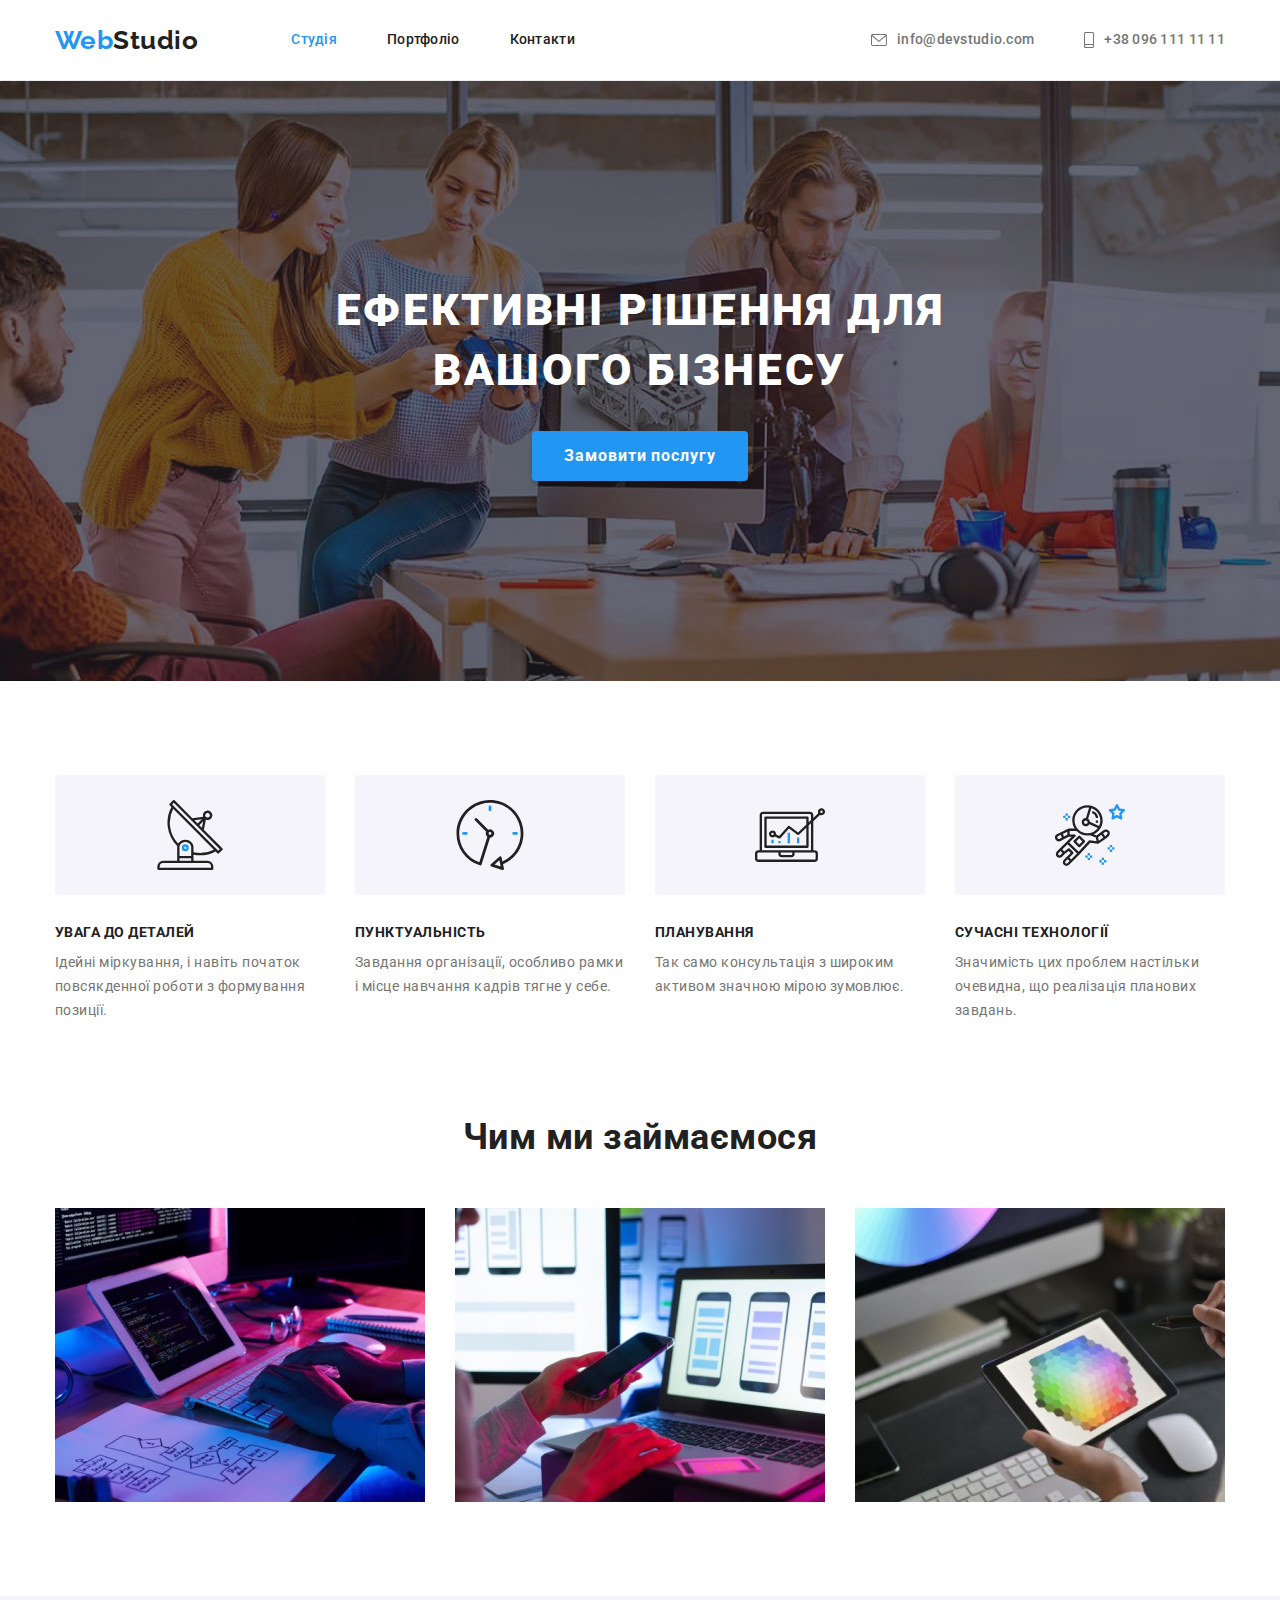
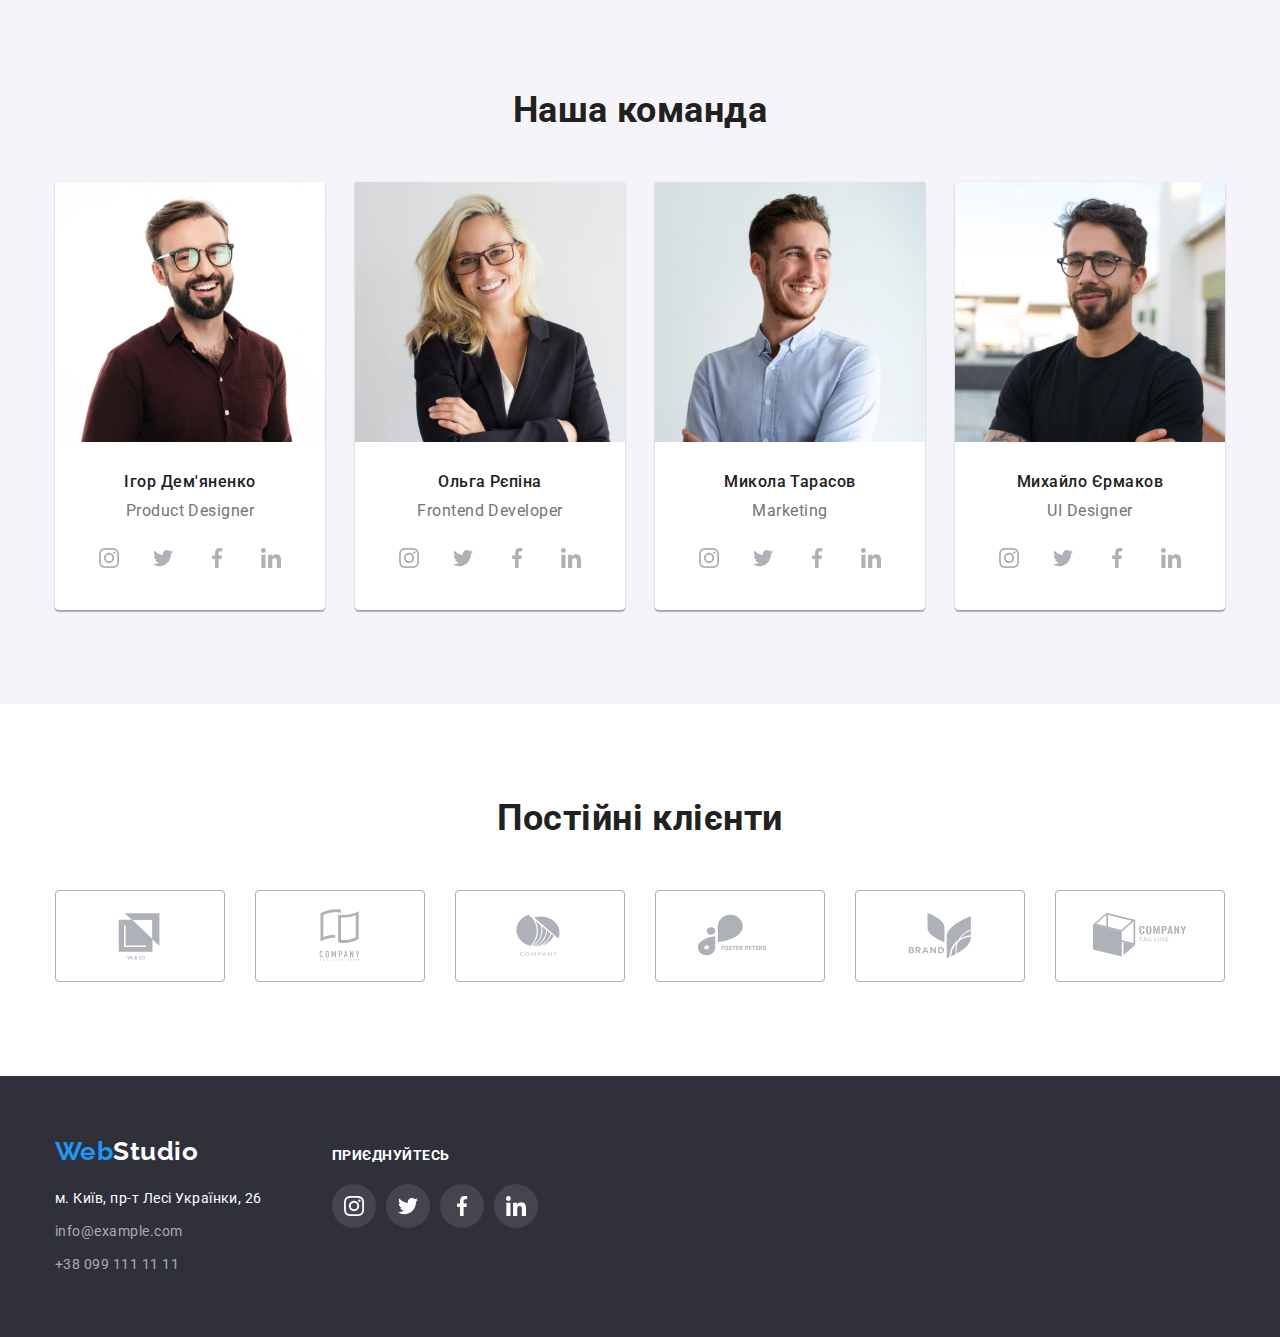
==== commit 250b36c5: "beta" ====
--- a/index.html
+++ b/index.html
@@ -1,365 +1,364 @@
 <!DOCTYPE html>
 <html lang="uk">
-  <head>
-    <meta charset="UTF-8" />
-    <meta http-equiv="X-UA-Compatible" content="IE=edge" />
-    <meta name="viewport" content="width=device-width, initial-scale=1.0" />
-    <title>Студія</title>
-    <link
-      rel="stylesheet"
-      href="https://cdnjs.cloudflare.com/ajax/libs/modern-normalize/1.1.0/modern-normalize.min.css"
-      integrity="sha512-wpPYUAdjBVSE4KJnH1VR1HeZfpl1ub8YT/NKx4PuQ5NmX2tKuGu6U/JRp5y+Y8XG2tV+wKQpNHVUX03MfMFn9Q=="
-      crossorigin="anonymous"
-      referrerpolicy="no-referrer"
-    />
-    <link rel="preconnect" href="https://fonts.googleapis.com" />
-    <link rel="preconnect" href="https://fonts.gstatic.com" crossorigin />
-    <link
-      href="https://fonts.googleapis.com/css2?family=Raleway:wght@700&family=Roboto:wght@400;500;700;900&display=swap"
-      rel="stylesheet"
-    />
-    <link rel="stylesheet" href="./css/styles.css" />
-  </head>
-  <body>
-    <!--Шапка-->
-    <header class="header">
-      <div class="container">
-        <nav class="header-nav">
-          <a class="logo link" href="./index.html" lang="uk">
-            Web<span class="logo-header">Studio</span>
-          </a>
-          <ul class="pages list">
-            <li><a class="link curent" href="./index.html">Студія</a></li>
-            <li><a class="link" href="./portfolio.html">Портфоліо</a></li>
-            <li><a class="link" href="">Контакти</a></li>
-          </ul>
-        </nav>
-        <ul class="list">
-          <li class="header-contact">
-            <a class="contact-link link" href="mailto:info@devstudio.com">
-              <svg class="header-icon" width="16px" height="12px">
-                <use href="./images/symbol-defs.svg#icon-envelope"></use></svg
-              >info@devstudio.com</a
-            >
-          </li>
-          <li class="header-contact">
-            <a class="contact-link link" href="tel:+380961111111">
-              <svg class="header-icon" width="10px" height="16px">
-                <use href="./images/symbol-defs.svg#icon-vector"></use></svg
-              >+38 096 111 11 11</a
-            >
-          </li>
-        </ul>
-      </div>
-    </header>
-    <main>
-      <!--Заголовок-->
-      <section class="hero">
-        <div class="container">
-          <h1 class="hero-title">Ефективні рішення для вашого бізнесу</h1>
-          <button class="button-blu" type="button">Замовити послугу</button>
-        </div>
-      </section>
-      <!--Осоливості-->
-      <section class="characteristic section">
-        <div class="container">
-          <h2 class="none">Особливості</h2>
-          <ul class="list">
-            <li>
-              <div class="characteristic-div">
-                <svg class="characteristic-icon" width="70" height="70">
-                  <use href="./images/symbol-defs.svg#icon-antenna"></use>
-                </svg>
-              </div>
+	<head>
+		<meta charset="UTF-8" />
+		<meta http-equiv="X-UA-Compatible" content="IE=edge" />
+		<meta name="viewport" content="width=device-width, initial-scale=1.0" />
+		<title>ВебСтудія</title>
+		<link rel="preconnect" href="https://fonts.googleapis.com" />
+		<link rel="preconnect" href="https://fonts.gstatic.com" crossorigin />
+		<link
+			href="https://fonts.googleapis.com/css2?family=Raleway:wght@700&family=Roboto:wght@400;500;700;900&display=swap"
+			rel="stylesheet"
+		/>
+		<link
+			rel="stylesheet"
+			href="https://cdnjs.cloudflare.com/ajax/libs/modern-normalize/1.1.0/modern-normalize.min.css"
+		/>
+		<link rel="stylesheet" href="./css/styles.css" />
+	</head>
+	<body>
+		<!-- header -->
+		<header class="header">
+			<div class="container header-nav">
+				<a href="./index.html" lang="en" class="logo link"> Web<span>Studio</span></a>
+				<nav>
+					<ul class="site-nav list">
+						<li class="item"><a href="./index.html" class="link current">Студія</a></li>
+						<li class="item"><a href="./portfolio.html" class="link">Портфоліо</a></li>
+						<li class="item"><a href="" class="link">Контакти</a></li>
+					</ul>
+				</nav>
+				<ul class="site-nav list auth-list">
+					<li class="item"><a href="mailto:info@devstudio.com" class="link">
+						<svg class="icon" width="16" height="12">
+							<use href="./images/icons.svg#icon-envelope"></use>
+						</svg>
+						info@devstudio.com</a></li>
+					<li class="item"><a href="tel:+380961111111" class="link">
+						<svg class="icon" width="10" height="16">
+							<use href="./images/icons.svg#icon-smartphone"></use>
+						</svg>+38 096 111 11 11</a></li>
+				</ul>
+			</div>
+		</header>
+		<!-- main -->
+		<main>
+			<!-- banner -->
+			<section class="hero">
+				<div class="hero-content container">
+					<h1 class="hero-title">Ефективні рішення для вашого бізнесу</h1>
+					<button type="button" class="hero-button">Замовити послугу</button>
+				</div>
+			</section>
 
-              <h3 class="title-item">Увага до деталей</h3>
-              <p>
-                Ідейні міркування, і навіть початок повсякденної роботи з формування позиції.
-              </p>
-            </li>
-            <li>
-              <div class="characteristic-div">
-                <svg class="characteristic-icon" width="70" height="70">
-                  <use href="./images/symbol-defs.svg#icon-clock"></use>
-                </svg>
-              </div>
-
-              <h3 class="title-item">Пунктуальність</h3>
-              <p>
-                Завдання організації, особливо рамки і місце навчання кадрів тягне у себе.
-              </p>
-            </li>
-            <li>
-              <div class="characteristic-div">
-                <svg class="characteristic-icon" width="70" height="70">
-                  <use href="./images/symbol-defs.svg#icon-diagram"></use>
-                </svg>
-              </div>
-              <h3 class="title-item">Планування</h3>
-              <p>
-                Так само консультація з широким активом значною мірою зумовлює.
-              </p>
-            </li>
-            <li>
-              <div class="characteristic-div">
-                <svg class="characteristic-icon" width="70" height="70">
-                  <use href="./images/symbol-defs.svg#icon-astronaut"></use>
-                </svg>
-              </div>
-              <h3 class="title-item">Сучасні технології</h3>
-              <p>Значимість цих проблем настільки очевидна, що реалізація планових завдань.</p>
-            </li>
-          </ul>
-        </div>
-      </section>
-      <!--Чим ми займаємось-->
-      <section class="work section">
-        <div class="container">
-          <h2 class="title">Чим ми займаємось</h2>
-          <ul class="list">
-            <li>
-              <img src="./images/box_1.jpg" alt="Пошук рішення" width="370" />
-            </li>
-            <li>
-              <img src="./images/box_2.jpg" alt="Планування" width="370" />
-            </li>
-            <li>
-              <img src="./images/box_3.jpg" alt="Реалізація проекту" width="370" />
-            </li>
-          </ul>
-        </div>
-      </section>
-      <!--Команда-->
-      <section class="team section">
-        <div class="container">
-          <h2 class="title">Наша команда</h2>
-          <ul class="list">
-            <li class="team-cards">
-              <img src="./images/img.jpg" alt="Фото Ігора Дем'яненка" width="270" />
-              <h3 class="name">Ігор Дем'яненко</h3>
-              <p class="position" lang="en">Product Designer</p>
-              <ul class="social-link list">
-                <li class="massenger-item">
-                  <a href="" class="team-link link" aria-label="інстаграм">
-                    <svg class="team-icon" width="20px" height="20px">
-                      <use href="./images/symbol-defs.svg#icon-instagram"></use></svg
-                  ></a>
-                </li>
-                <li class="massenger-item">
-                  <a href="" class="team-link link" aria-label="твіттер">
-                    <svg class="team-icon" width="20px" height="20px">
-                      <use href="./images/symbol-defs.svg#icon-twitter"></use></svg
-                  ></a>
-                </li>
-                <li class="massenger-item">
-                  <a href="" class="team-link link" aria-label="фейсбук">
-                    <svg class="team-icon" width="20px" height="20px">
-                      <use href="./images/symbol-defs.svg#icon-facebook"></use></svg
-                  ></a>
-                </li>
-                <li class="massenger-item">
-                  <a href="" class="team-link link" aria-label="лінкедін">
-                    <svg class="team-icon" width="20px" height="20px">
-                      <use href="./images/symbol-defs.svg#icon-linkedin"></use></svg
-                  ></a>
-                </li>
-              </ul>
-            </li>
-
-            <li class="team-cards">
-              <img src="./images/img-1.jpg" alt="Фото Ольги Репиної" width="270" />
-              <h3 class="name">Ольга Репина</h3>
-              <p class="position" lang="en">Frontend Developer</p>
-              <ul class="list">
-                <li class="massenger-item">
-                  <a href="" class="team-link link" aria-label="інстаграм">
-                    <svg class="team-icon" width="20px" height="20px">
-                      <use href="./images/symbol-defs.svg#icon-instagram"></use></svg
-                  ></a>
-                </li>
-                <li class="massenger-item">
-                  <a href="" class="team-link link" aria-label="твіттер" >
-                    <svg class="team-icon" width="20px" height="20px">
-                      <use href="./images/symbol-defs.svg#icon-twitter"></use></svg
-                  ></a>
-                </li>
-                <li class="massenger-item">
-                  <a href="" class="team-link link" aria-label="фейсбук">
-                    <svg class="team-icon" width="20px" height="20px">
-                      <use href="./images/symbol-defs.svg#icon-facebook"></use></svg
-                  ></a>
-                </li>
-                <li class="massenger-item">
-                  <a href="" class="team-link link" aria-label="лінкедін">
-                    <svg class="team-icon" width="20px" height="20px">
-                      <use href="./images/symbol-defs.svg#icon-linkedin"></use></svg
-                  ></a>
-                </li>
-              </ul>
-            </li>
-
-            <li class="team-cards">
-              <img src="./images/img-2.jpg" alt="Фото Миколи Тарасова" width="270" />
-              <h3 class="name">Микола Тарасов</h3>
-              <p class="position" lang="en">Marketing</p>
-              <ul class="list">
-                <li class="massenger-item">
-                  <a href="" class="team-link link" aria-label="інстаграм">
-                    <svg class="team-icon" width="20px" height="20px">
-                      <use href="./images/symbol-defs.svg#icon-instagram"></use></svg
-                  ></a>
-                </li>
-                <li class="massenger-item">
-                  <a href="" class="team-link link" aria-label="твіттер">
-                    <svg class="team-icon" width="20px" height="20px">
-                      <use href="./images/symbol-defs.svg#icon-twitter"></use></svg
-                  ></a>
-                </li>
-                <li class="massenger-item">
-                  <a href="" class="team-link link" aria-label="фейсбук">
-                    <svg class="team-icon" width="20px" height="20px">
-                      <use href="./images/symbol-defs.svg#icon-facebook"></use></svg
-                  ></a>
-                </li>
-                <li class="massenger-item">
-                  <a href="" class="team-link link" aria-label="лінкедін">
-                    <svg class="team-icon" width="20px" height="20px">
-                      <use href="./images/symbol-defs.svg#icon-linkedin"></use></svg
-                  ></a>
-                </li>
-              </ul>
-            </li>
-
-            <li class="team-cards">
-              <img src="./images/img-3.jpg" alt="Фото Михайла Єрмакова" width="270" />
-              <h3 class="name">Михайло Єрмаков</h3>
-              <p class="position" lang="en">UI Designer</p>
-              <ul class="list">
-                <li class="massenger-item">
-                  <a href="" class="team-link link" aria-label="інстаграм">
-                    <svg class="team-icon" width="20px" height="20px">
-                      <use href="./images/symbol-defs.svg#icon-instagram"></use></svg
-                  ></a>
-                </li>
-                <li class="massenger-item">
-                  <a href="" class="team-link link" aria-label="твіттер">
-                    <svg class="team-icon" width="20px" height="20px">
-                      <use href="./images/symbol-defs.svg#icon-twitter"></use></svg
-                  ></a>
-                </li>
-                <li class="massenger-item">
-                  <a href="" class="team-link link" aria-label="фейсбук">
-                    <svg class="team-icon" width="20px" height="20px">
-                      <use href="./images/symbol-defs.svg#icon-facebook"></use></svg
-                  ></a>
-                </li>
-                <li class="massenger-item">
-                  <a href="" class="team-link link" aria-label="лінкедін">
-                    <svg class="team-icon" width="20px" height="20px">
-                      <use href="./images/symbol-defs.svg#icon-linkedin"></use></svg
-                  ></a>
-                </li>
-              </ul>
-            </li>
-          </ul>
-        </div>
-      </section>
-      <!--Постійні клієнти-->
-      <section class="klients section">
-        <div class="container">
-          <h2 class="title">Постійні клієнти</h2>
-          <ul class="list">
-            <li>
-              <a href="" class="klients-link link" aria-label="">
-                <svg class="klients-icon" width="106px" height="60px">
-                  <use href="./images/symbol-defs.svg#icon-logo"></use></svg
-              ></a>
-            </li>
-            <li>
-              <a href="" class="klients-link link" aria-label="">
-                <svg class="klients-icon" width="106px" height="60px">
-                  <use href="./images/symbol-defs.svg#icon-logo-1"></use></svg
-              ></a>
-            </li>
-            <li>
-              <a href="" class="klients-link link" aria-label="">
-                <svg class="klients-icon" width="106px" height="60px">
-                  <use href="./images/symbol-defs.svg#icon-logo-2"></use></svg
-              ></a>
-            </li>
-            <li>
-              <a href="" class="klients-link link" aria-label="">
-                <svg class="klients-icon" width="106px" height="60px">
-                  <use href="./images/symbol-defs.svg#icon-logo-3"></use></svg
-              ></a>
-            </li>
-            <li>
-              <a href="" class="klients-link link" aria-label="">
-                <svg class="klients-icon" width="106px" height="60px">
-                  <use href="./images/symbol-defs.svg#icon-logo-4"></use></svg
-              ></a>
-            </li>
-            <li>
-              <a href="" class="klients-link link" aria-label="">
-                <svg class="klients-icon" width="106px" height="60px">
-                  <use href="./images/symbol-defs.svg#icon-logo-5"></use></svg
-              ></a>
-            </li>
-          </ul>
-        </div>
-      </section>
-    </main>
-    <!--Подвал-->
-    <footer class="footer">
-      <div class="container">
-        <div>
-          <a class="logo link" href="./index.html" lang="en">
-            Web<span class="logo-footer">Studio</span>
-          </a>
-          <address>
-            <ul class="footer-connection list">
-              <li>
-                <a class="address link" href="https://goo.gl/maps/VsgWVJQS8bXGaJrV6" target="_blank" rel="noopener noreferrer nofollow"> м. Київ, пр-т Лесі Українки, 26</a>
-              </li>
-              <li>
-                <a class="footer-contacts link" href="mailto:info@example.com">info@example.com</a>
-              </li>
-              <li>
-                <a class="footer-contacts link" href="tel:+380991111111">+38 099 111 11 11</a>
-              </li>
-            </ul>
-          </address>
-        </div>
-        <div class="join">
-          <p class="header-join">Приєднуйтесь</p>
-          <ul class="list">
-            <li class="massenger-item">
-              <a href="" class="join-link link" aria-label="інстаграм">
-                <svg class="join-icon" width="20px" height="20px">
-                  <use href="./images/symbol-defs.svg#icon-instagram"></use></svg
-              ></a>
-            </li>
-            <li class="massenger-item">
-              <a href="" class="join-link link" aria-label="твіттер">
-                <svg class="join-icon" width="20px" height="20px">
-                  <use href="./images/symbol-defs.svg#icon-twitter"></use></svg
-              ></a>
-            </li>
-            <li class="massenger-item">
-              <a href="" class="join-link link" aria-label="фейсбук">
-                <svg class="team-icon" width="20px" height="20px">
-                  <use href="./images/symbol-defs.svg#icon-facebook"></use></svg
-              ></a>
-            </li>
-            <li class="massenger-item">
-              <a href="" class="join-link link" aria-label="лінкедін">
-                <svg class="team-icon" width="20px" height="20px">
-                  <use href="./images/symbol-defs.svg#icon-linkedin"></use></svg
-              ></a>
-            </li>
-          </ul>
-        </div>
-      </div>
-    </footer>
-  </body>
+			<!-- Наші особливості -->
+			<section class="features">
+				<div class="container">
+					<h2 class="features-title visually-hidden">Наші особливості</h2>
+					<ul class="features-list list">
+						<li class="features-items">
+							<div class="features-picture">
+								<svg class="features-icon" width="70" height="70">
+									<use href="./images/icons.svg#icon-antenna"></use>
+								</svg>
+							</div>
+							<h3 class="features-subtitle">Увага до деталей</h3>
+							<p class="features-text">Ідейні міркування, і навіть початок повсякденної роботи з формування позиції.</p>
+						</li>
+						<li class="features-items">
+							<div class="features-picture">
+								<svg class="features-icon" width="70" height="70">
+									<use href="./images/icons.svg#icon-clock"></use>
+								</svg>
+							</div>
+							<h3 class="features-subtitle">Пунктуальність</h3>
+							<p class="features-text">Завдання організації, особливо рамки і місце навчання кадрів тягне у себе.</p>
+						</li>
+						<li class="features-items">
+							<div class="features-picture">
+								<svg class="features-icon" width="70" height="70">
+									<use href="./images/icons.svg#icon-diagram"></use>
+								</svg>
+							</div>
+							<h3 class="features-subtitle">Планування</h3>
+							<p class="features-text">Так само консультація з широким активом значною мірою зумовлює.</p>
+						</li>
+						<li class="features-items">
+							<div class="features-picture">
+								<svg class="features-icon" width="70" height="70">
+									<use href="./images/icons.svg#icon-astronaut"></use>
+								</svg>
+							</div>
+							<h3 class="features-subtitle">Сучасні технології</h3>
+							<p class="features-text">Значимість цих проблем настільки очевидна, що реалізація планових завдань.</p>
+						</li>
+					</ul>
+				</div>
+			</section>
+			<!-- Чим ми займаємось -->
+			<section class="work">
+				<div class="container">
+					<h2 class="work-title">Чим ми займаємося</h2>
+					<ul class="work-list list">
+						<li class="work-list-item">
+							<img src="./images/desktop-32.jpg" alt="Планшет на столі" width="370" height="294" />
+						</li>
+						<li class="work-list-item">
+							<img src="./images/mobile.jpg" alt="Телефон в руці" width="370" height="294" />
+						</li>
+						<li class="work-list-item">
+							<img src="./images/disign.jpg" alt="Планшет в руці" width="370" height="294" />
+						</li>
+					</ul>
+				</div>
+			</section>
+			<!-- наша команда -->
+			<section class="team">
+				<div class="container team-card">
+					<h2 class="teams-title">Наша команда</h2>
+					<ul class="team-list list">
+						<li class="team-item">
+							<img src="./images/img.jpg" alt="Фото Игоря" width="270" height="260" />
+							<div class="team-discription">
+								<h3 class="team-title">Ігор Дем'яненко</h3>
+								<p lang="en" class="team-position">Product Designer</p>
+								<ul class="team-social list">
+									<li class="team-social-item" aria-label="Instagram">
+										<a href="" class="team-social-link">
+											<svg class="team-social-icon" width="20" height="20">
+												<use href="./images/icons.svg#icon-instagram"></use>
+											</svg>
+										</a>
+									</li>
+									<li class="team-social-item" aria-label="Twitter">
+										<a href="" class="team-social-link">
+											<svg class="team-social-icon" width="20" height="20">
+												<use href="./images/icons.svg#icon-twitter"></use>
+											</svg>
+										</a>
+									</li>
+									<li class="team-social-item" aria-label="Facebook">
+										<a href="" class="team-social-link">
+											<svg class="team-social-icon" width="20" height="20">
+												<use href="./images/icons.svg#icon-facebook"></use>
+											</svg>
+										</a>
+									</li>
+									<li class="team-social-item" aria-label="LinkedIn">
+										<a href="" class="team-social-link">
+											<svg class="team-social-icon" width="20" height="20">
+												<use href="./images/icons.svg#icon-linkedin"></use>
+											</svg>
+										</a>
+									</li>
+								</ul>
+							</div>
+						</li>
+						<li class="team-item">
+							<img src="./images/img-2.jpg" alt="Фото Ольги" width="270" height="260" />
+							<div class="team-discription">
+								<h3 class="team-title">Ольга Рєпіна</h3>
+								<p lang="en" class="team-position">Frontend Developer</p>
+								<ul class="team-social list">
+									<li class="team-social-item" aria-label="Instagram">
+										<a href="" class="team-social-link">
+											<svg class="team-social-icon" width="20" height="20">
+												<use href="./images/icons.svg#icon-instagram"></use>
+											</svg>
+										</a>
+									</li>
+									<li class="team-social-item" aria-label="Twitter">
+										<a href="" class="team-social-link">
+											<svg class="team-social-icon" width="20" height="20">
+												<use href="./images/icons.svg#icon-twitter"></use>
+											</svg>
+										</a>
+									</li>
+									<li class="team-social-item" aria-label="Facebook">
+										<a href="" class="team-social-link">
+											<svg class="team-social-icon" width="20" height="20">
+												<use href="./images/icons.svg#icon-facebook"></use>
+											</svg>
+										</a>
+									</li>
+									<li class="team-social-item" aria-label="LinkedIn">
+										<a href="" class="team-social-link">
+											<svg class="team-social-icon" width="20" height="20">
+												<use href="./images/icons.svg#icon-linkedin"></use>
+											</svg>
+										</a>
+									</li>
+								</ul>
+							</div>
+						</li>
+						<li class="team-item">
+							<img src="./images/img-3.jpg" alt="Фото Николая" width="270" height="260" />
+							<div class="team-discription">
+								<h3 class="team-title">Микола Тарасов</h3>
+								<p lang="en" class="team-position">Marketing</p>
+								<ul class="team-social list">
+									<li class="team-social-item" aria-label="Instagram">
+										<a href="" class="team-social-link">
+											<svg class="team-social-icon" width="20" height="20">
+												<use href="./images/icons.svg#icon-instagram"></use>
+											</svg>
+										</a>
+									</li>
+									<li class="team-social-item" aria-label="Twitter">
+										<a href="" class="team-social-link">
+											<svg class="team-social-icon" width="20" height="20">
+												<use href="./images/icons.svg#icon-twitter"></use>
+											</svg>
+										</a>
+									</li>
+									<li class="team-social-item" aria-label="Facebook">
+										<a href="" class="team-social-link">
+											<svg class="team-social-icon" width="20" height="20">
+												<use href="./images/icons.svg#icon-facebook"></use>
+											</svg>
+										</a>
+									</li>
+									<li class="team-social-item" aria-label="LinkedIn">
+										<a href="" class="team-social-link">
+											<svg class="team-social-icon" width="20" height="20">
+												<use href="./images/icons.svg#icon-linkedin"></use>
+											</svg>
+										</a>
+									</li>
+								</ul>
+							</div>
+						</li>
+						<li class="team-item">
+							<img src="./images/img-4.jpg" alt="Фото Михаила" width="270" height="260" />
+							<div class="team-discription">
+								<h3 class="team-title">Михайло Єрмаков</h3>
+								<p lang="en" class="team-position">UI Designer</p>
+								<ul class="team-social list">
+									<li class="team-social-item" aria-label="Instagram">
+										<a href="" class="team-social-link">
+											<svg class="team-social-icon" width="20" height="20">
+												<use href="./images/icons.svg#icon-instagram"></use>
+											</svg>
+										</a>
+									</li>
+									<li class="team-social-item" aria-label="Twitter">
+										<a href="" class="team-social-link">
+											<svg class="team-social-icon" width="20" height="20">
+												<use href="./images/icons.svg#icon-twitter"></use>
+											</svg>
+										</a>
+									</li>
+									<li class="team-social-item" aria-label="Facebook">
+										<a href="" class="team-social-link">
+											<svg class="team-social-icon" width="20" height="20">
+												<use href="./images/icons.svg#icon-facebook"></use>
+											</svg>
+										</a>
+									</li>
+									<li class="team-social-item" aria-label="LinkedIn">
+										<a href="" class="team-social-link">
+											<svg class="team-social-icon" width="20" height="20">
+												<use href="./images/icons.svg#icon-linkedin"></use>
+											</svg>
+										</a>
+									</li>
+								</ul>
+							</div>
+						</li>
+					</ul>
+				</div>
+			</section>
+			<!-- Clients -->
+			<section class="clients">
+				<div class="container">
+					<h2 class="clients-title">Постійні клієнти</h2>
+					<ul class="clients-list list">
+						<li class="clients-item">
+							<a href="" class="clients-link">
+								<svg class="clients-icon" width="106" height="60">
+									<use href="./images/icons.svg#icon-Logo-1"></use>
+								</svg>
+							</a>
+						</li>
+						<li class="clients-item">
+							<a href="" class="clients-link">
+								<svg class="clients-icon" width="106" height="60">
+									<use href="./images/icons.svg#icon-Logo-2"></use>
+								</svg>
+							</a>
+						</li>
+						<li class="clients-item"><a href="" class="clients-link"> 
+							<svg class="clients-icon" width="106" height="60">
+							<use href="./images/icons.svg#icon-Logo-3"></use>
+						</svg>
+						</a></li>
+						<li class="clients-item"><a href="" class="clients-link"> 
+							<svg class="clients-icon" width="106" height="60">
+							<use href="./images/icons.svg#icon-Logo-4"></use>
+						</svg>
+						</a></li>
+						<li class="clients-item"><a href="" class="clients-link"> 
+							<svg class="clients-icon" width="106" height="60">
+							<use href="./images/icons.svg#icon-Logo-5"></use>
+						</svg>
+						</a></li>
+						<li class="clients-item"><a href="" class="clients-link"> 
+							<svg class="clients-icon" width="106" height="60">
+							<use href="./images/icons.svg#icon-Logo-6"></use>
+						</svg>
+						</a></li>
+					</ul>
+				</div>
+			</section>
+		</main>
+		<!-- Footer -->
+		<footer class="footer">
+			<div class="container">
+				<div class="adress-footer">
+					<a href="./index.html" lang="en" class="footer-link logo link">Web<span>Studio</span></a>
+					<address class="address">
+						<p class="address-contact">м. Київ, пр-т Лесі Українки, 26</p>
+						<ul class="contact-list list">
+							<li class="item"><a href="mailto:info@example.com" class="link contact-item">info@example.com</a></li>
+							<li class="item"><a href="tel:+380991111111" class="link contact-item">+38 099 111 11 11</a></li>
+						</ul>
+					</address>
+				</div>
+				<div class="join">
+					<strong class="join-title">Приєднуйтесь</strong>
+					<ul class="join-list list">
+						<li class="join-item" aria-label="Instagram">
+							<a href="" class="social-link">
+								<svg class="social-icon" width="20" height="20">
+									<use href="./images/icons.svg#icon-instagram"></use>
+								</svg>
+							</a>
+						</li>
+						<li class="join-item" aria-label="Twitter">
+							<a href="" class="social-link">
+								<svg class="social-icon" width="20" height="20">
+									<use href="./images/icons.svg#icon-twitter"></use>
+								</svg>
+							</a>
+						</li>
+						<li class="join-item" aria-label="Facebook">
+							<a href="" class="social-link">
+								<svg class="social-icon" width="20" height="20">
+									<use href="./images/icons.svg#icon-facebook"></use>
+								</svg>
+							</a>
+						</li>
+						<li class="join-item" aria-label="LinkedIn">
+							<a href="" class="social-link">
+								<svg class="social-icon" width="20" height="20">
+									<use href="./images/icons.svg#icon-linkedin"></use>
+								</svg>
+							</a>
+						</li>
+					</ul>
+				</div>
+			</div>
+		</footer>
+	</body>
 </html>
--- a/css/styles.css
+++ b/css/styles.css
@@ -1,542 +1,529 @@
+/* Переменные  */
 :root {
-    --accent-color: #2196F3;
-    --black:#000000;
-    --white:#FFFFFF;
-    --header-and-item: #212121;
-    --adress-footer: #FFFFFF99;
-    --black-fon: #2F303A;
-    --gray-fon: #F5F4FA;
-    --main: #757575;
-    --hero-button: #188ce8;
-    --border-header:#ECECEC;
-    --border-cards:#EEEEEE;
-    --shadow:rgba(0, 0, 0, 0.25);
-    --bg-hero:#C4C4C4;
-    --grad: rgba(47, 48, 58, 0.4);
-    --massanger: #afb1b8;
-    --icon-hover-color: #ffffff;
+	--primary-text-color: #212121;
+	--first-text-color: #757575;
+	--second-text-color: #ffffff;
+	--accent-text-color: #2196f3;
+
+	--second-background-color: #2f303a;
+	--accent-btn-background-color: #2196f3;
+	--icon-hover-backgr-color: #2196f3;
+
+	--icon-color: #afb1b8;
+	--icon-hover-color: #ffffff;
+
+	--margin-block: 30px
 }
 
 body {
-font-family: Roboto, sans-serif ;
-color: var(--main);
-background-color: var(--white);
-font-weight: 400;
-font-size: 14px;
-line-height: 1.71;
-letter-spacing: 0.03em;
-}
-
+	font-family: Roboto, sans-serif;
+	letter-spacing: 0.03em;
+	color: var(--primary-text-color);
+}
+
+.list {
+	list-style: none;
+}
+
+h1,
+h2,
+h3,
+h4,
+h5,
+h6,
+p {
+	margin: 0;
+}
+
+ul {
+	margin: 0;
+	padding-left: 0;
+}
+
+img {
+	display: block;
+	max-width: 100%;
+	height: auto;
+}
+button {
+	border: none;
+	cursor: pointer;
+	border-radius: 4px;
+}
+
+.visually-hidden {
+	position: absolute;
+	white-space: nowrap;
+	width: 1px;
+	height: 1px;
+	overflow: hidden;
+	border: 0;
+	padding: 0;
+	clip: rect(0 0 0 0);
+	clip-path: inset(50%);
+	margin: -1px;
+}
 .container {
-    width: 1200px;
-    padding: 0 15px;
-    margin-left: auto;
-    margin-right: auto;
-}
-
-.section{
-    padding: 94px 0;
-}
-
-h1, h2, h3, h4, p, li, ul, a {
-    margin: 0;
-    padding: 0;
-}
-
-img {
-    display: block;
-    max-width: 100%;
-    height: auto;
-}
-
-.list {
-    list-style-type: none;
-}
-
-.link {
-    text-decoration: none;
-    color: currentColor;
-    }
-
-/*Шапка*/
-.header .container,
-.header-nav,
-.pages,
-.contacts .list,
-.contact-link {
-    display: flex;
-    align-items: center;
-}
-
-.header{
-border-bottom: 1px solid var(--border-header);
-}
-
-.header .container{
-height: 80px;
-}
-
-
+	width: 1200px;
+	margin: 0 auto;
+	padding-left: 15px;
+	padding-right: 15px;
+}
+section {
+	padding: 94px 0;
+}
+
+/* header */
+
+.header {
+	border-bottom: 1px solid #ececec;
+	background-color: #ffffff;
+}
+
+.header .link,
+.footer .link {
+	text-decoration: none;
+}
+
+/* логотип */
 .logo {
-    font-family: Raleway, sans-serif;
-    font-weight:700;
-    font-size: 26px;
-    line-height: 1.19;    
-    color: var(--accent-color);
- }
-
-.logo-header {
-    color: var(--black);
-}
-
-.header .logo {
-    margin-right: 93px;
-}
-
-.pages .link{
-    font-weight:500;
-    font-size:14px;
-    line-height: 0.88;
-    color: var(--header-and-item);
-    padding: 32px 0;
-}
-
-.header .list {
-    display: flex;
-    margin-left: auto;
-}
-
-.contact-link {
-    font-weight:500;
-    font-size:14px;
-    line-height:1.14;
-    letter-spacing: 0.02em;
-    color: var(--main);
-    padding: 32px 0;
-}
-
-
-.pages li:not(:last-child),
-.contacts li:not(:last-child),
-.header-contact:not(:last-child) {
-    margin-right: 50px;
-}
-
-.header-icon{
-    fill:currentColor;
-    margin-right: 10px;
-}
-
-.link:hover,
-.link:focus,
-.link:active{
-    color: var(--accent-color);
-}
-
-
-.pages .curent {
-    color: var(--accent-color) ;
-}
-
-/*Студія*/
-
-/*Герой*/
-
+	margin-right: 93px;
+
+	font-family: Raleway, sans-serif;
+	font-weight: 700;
+	font-size: 26px;
+	line-height: 1.19;
+	color: var(--accent-text-color);
+}
+.header-nav .logo {
+	padding-top: 24px;
+	padding-bottom: 24px;
+}
+
+.header-nav span {
+	color: var(--primary-text-color);
+}
+
+.header-nav {
+	display: flex;
+	align-items: center;
+}
+
+.site-nav {
+	display: flex;
+	gap: 50px;
+}
+
+.site-nav .link {
+	display: flex;
+	align-items: center;
+    justify-content: center;
+	padding-top: 32px;
+	padding-bottom: 32px;
+
+	font-weight: 500;
+	font-size: 14px;
+	line-height: 1.14;
+	letter-spacing: 0.02em;
+	color: var(--primary-text-color);
+}
+
+.site-nav .current {
+	color: var(--accent-text-color);
+}
+
+.site-nav .link:hover,
+.site-nav .link:focus {
+	color: var(--accent-text-color);
+}
+
+.auth-list {
+	margin-left: auto;
+} 
+
+.auth-list .link {
+	color: var(--first-text-color);
+}
+.site-nav .icon {
+	margin-right: 10px;
+	fill: currentColor;
+}
+
+/* hero */
 .hero {
-    color: var(--white);
-    background-color: var(--black-fon);
-    text-align: center;
-    text-transform: uppercase;
-    line-height: 1.36;
-    letter-spacing: 0.06em;
-    background-color: var(--bg-hero);
-    background-image: linear-gradient(var(--grad),var(--grad) ), url(../images/hero.jpg);
-    background-repeat: no-repeat;
-    background-position: center;
-    max-width: 1600px;
-    margin: 0 auto;
-}
-
-.hero .container {
-    padding: 200px 0;
+	max-width: 1600px;
+	margin: 0 auto;
+	padding-top: 200px;
+	padding-bottom: 200px;
+
+	text-align: center;
+	color: var(--second-text-color);
+
+	background-color: #c4c4c4;
+	background-image: linear-gradient(to right, rgba(47, 48, 58, 0.4), rgba(47, 48, 58, 0.4)),
+		url(../images/img-overlay.jpg);
+	background-repeat: no-repeat;
+	background-position: center;
+	background-size: cover;
 }
 
 .hero-title {
-    margin: auto;
-    font-weight: 900;
-    font-size: 44px;
-    margin-bottom: 30px;
-    width: 696px;
-    letter-spacing: 0.06em;
-    line-height: 1.36;
-}
-
-.button-blu {
-    width: 200px;
-    height: 50px;
-    padding: 0;
-    border: 2px transparent;
-    border-radius: 4px;
-
-    text-align: center; 
-    color: var(--white);
-    background-color: var(--accent-color);
-    font-weight: 700;
-    font-size: 16px;
-    line-height: 1.88;
-    letter-spacing: 0.06em;
-}
-
-.button-blu:active,
-.button-blu:hover,
-.button-blu:focus {
-    background-color: var(--hero-button);
-}
-
-/*Особливості*/
-
-.none {
-    position: absolute;
-    width: 1px;
-    height: 1px;
-    margin: -1px;
-    border: 0;
-    padding: 0;
-    white-space: nowrap;
-    clip-path: inset(100%);
-    clip: rect(0 0 0 0);
-    overflow: hidden;
-}
-
-
-.characteristic .list,
-.characteristic>.container>li{
-display: flex;
-    flex-wrap: wrap;
-}
-
-.characteristic li {
-    width: 270px;
-}
-
-.characteristic-div {
-    display: flex;
-    justify-content: center;
-    align-items: center;
-    background-color: var(--gray-fon);
-    width: 270px;
-    height: 120px;
-    margin-bottom: 30px;
-    
-}
-
-
-.characteristic li:not(:nth-child(n+4)){
-    margin-right: 30px;
-}
-
-.characteristic .title-item {
-    margin-bottom: 10px;
-    color: var(--header-and-item);
-    font-size: 14px;
-    line-height: 1.14;
-    text-transform: uppercase;
-}
-
-/*Заголовна секція*/
-.title {
-    margin-bottom: 50px;
-
-    color: var(--header-and-item);
-    font-size: 36px;
-    line-height: 1.17;
-    text-align: center;
-}
-
-/*Чим ми займаємся*/
-.work.section {
-    padding-top: 0;
-}
-
-.work .list {
-    display: flex;
-    flex-wrap: wrap;
-}
-
-.work li:not(:nth-child(n+3)) {
-    margin-right: 30px;
-}
-
-/*Наша команда*/
+	margin: auto;
+	max-width: 696px;
+	margin-bottom: var(--margin-block);
+
+	font-weight: 900;
+	font-size: 44px;
+	line-height: 1.36;
+	letter-spacing: 0.06em;
+	text-transform: uppercase;
+}
+
+.hero-button {
+	padding: 10px 32px;
+	box-shadow: 0px 4px 4px rgba(0, 0, 0, 0.15);
+
+	font-family: inherit;
+	font-weight: 700;
+	font-size: 16px;
+	line-height: 1.88;
+	letter-spacing: 0.06em;
+	color: var(--second-text-color);
+	background-color: var(--accent-btn-background-color);
+}
+
+.hero-button:hover,
+.hero-button:focus {
+	background-color: #188ce8;
+}
+
+/* Features */
+
+.features-list .features-subtitle {
+	margin-bottom: 10px;
+
+	font-weight: 700;
+	font-size: 14px;
+	line-height: 1.14;
+	text-transform: uppercase;
+}
+
+.features-list {
+	display: flex;
+	gap: var(--margin-block);
+}
+
+.features-items {
+	width: calc((100% - 90px) / 4);
+}
+
+.features-picture {
+	display: flex;
+	justify-content: center;
+	align-items: center;
+	height: 120px;
+	background-color: #f5f4fa;
+	border-radius: 4px;
+	margin-bottom: var(--margin-block);
+}
+
+.features-list .features-text {
+	margin-bottom: 0;
+
+	font-size: 14px;
+	line-height: 1.71;
+	color: var(--first-text-color);
+}
+
+/* Чем ми занимаємось, Наша команда*/
+
+.work-list {
+	display: flex;
+	gap: var(--margin-block);
+}
+
+.work {
+	padding-top: 0;
+}
+
+.work-title,
+.teams-title {
+	margin-bottom: 50px;
+
+	font-weight: 700;
+	font-size: 36px;
+	line-height: 1.16;
+	text-align: center;
+}
+
+/* наша команда */
 .team {
-    background-color: var(--gray-fon);
-}
-
-.team .list{
-    display: flex;
-    flex-wrap: wrap;
-    justify-content:center;
-}
-
-.social-link{
-margin-bottom: 30px;
-}
-
-
-.team-cards:not(:nth-child(n+4)) {
-    margin-right: 30px;
-}
-.team-cards{
-    width: 270px;
-    background-color: var(--white);
-    box-shadow: 0px 1px 3px rgba(0, 0, 0, 0.12), 0px 1px 1px rgba(0, 0, 0, 0.14), 0px 2px 1px rgba(0, 0, 0, 0.2);
-    border-radius: 0px 0px 4px 4px;
-}
-
-.name {
-    margin: 30px 0 10px 0;
-    color: var(--header-and-item);
-    font-weight: 500;
-    font-size: 16px;
-    line-height: 1.19;
-    text-align: center;
-}
-
-.position {
-    font-size: 16px;
-    line-height: 1.19;
-    text-align: center;
-    margin-bottom: 16px;
-}
-
-.massenger-item {
-    width: 44px;
-    height: 44px;
-    
-    
-    
-    
-}
-
-.team-link {
-    cursor: pointer; 
-    border-radius: 50%;
-    fill: var(--massanger);
-    width: 100%;
-    height: 100%;
-    display: flex;
-    align-items: center;
-    justify-content: center;
-      
-    
-}
-
-
-
-.massenger-item:not(:last-child){
-margin-right: 10px;
-}
-
-.massenger-item:active,
-.massenger-item:hover,
-.massenger-item:focus {
-    background-color: var(--accent-color);
-    fill: var(--white);
-}
-
-/*Постоянные клиенты*/
-.klients ul{
-    display: flex;
-    justify-content: center;
-}
-
-.klients li {
-    width: 170px;
-    height: 92px;
-    cursor: pointer;
-}
-
-.klients-link{
-    display: flex;
-    justify-content: center;
-    align-items: center;
-    border: 1px solid var(--massanger);
-    border-radius: 4px;
-    fill: var(--massanger);
-    width: 100%;
-    height: 100%;
-}
-
-
-.klients li:not(:last-child){
-margin-right: 30px;
-}
-
-.klients li:active,
-.klients li:hover,
-.klients li:focus {
-    border: 1px solid var(--accent-color);
-    fill: var(--accent-color);
-}
-/*Подвал*/
+	background-color: #f5f4fa;
+}
+
+.team-list {
+	display: flex;
+	gap: var(--margin-block);
+}
+
+.team-discription {
+	padding: 30px 0;
+}
+
+.team-list .team-item {
+	width: calc((100% - 90px) / 4);
+	text-align: center;
+	box-shadow: 0px 1px 3px rgba(0, 0, 0, 0.12), 0px 1px 1px rgba(0, 0, 0, 0.14), 0px 2px 1px rgba(0, 0, 0, 0.2);
+	border-radius: 0px 0px 4px 4px;
+	background-color: #ffffff;
+}
+
+.team .team-title {
+	margin-bottom: 10px;
+
+	font-weight: 500;
+	font-size: 16px;
+	line-height: 1.19;
+}
+
+.team .team-position {
+	margin-bottom: 16px;
+
+	line-height: 1.19;
+	color: var(--first-text-color);
+}
+.team-social {
+	display: flex;
+	justify-content: center;
+	align-items: center;
+	gap: 10px;
+}
+.team-social-link {
+	display: flex;
+	align-items: center;
+	justify-content: center;
+	width: 44px;
+	height: 44px;
+	border-radius: 50%;
+}
+.team-social-icon {
+	fill: var(--icon-color);
+}
+.team-social-link:hover,
+.team-social-link:focus {
+	background-color: var(--icon-hover-backgr-color);
+}
+
+.team-social-link:hover .team-social-icon,
+.team-social-link:focus .team-social-icon {
+	fill: var(--icon-hover-color);
+}
+
+/* Клієнти */
+
+.clients-title {
+	margin-bottom: 50px;
+
+	font-weight: 700;
+	font-size: 36px;
+	line-height: 1.16;
+	text-align: center;
+}
+.clients-list {
+	display: flex;
+	gap: var(--margin-block);
+}
+.clients-link {
+	display: flex;
+	justify-content: center;
+	align-items: center;
+	outline: transparent;
+	width: 170px;
+	height: 92px;
+	border: 1px solid #AFB1B8;
+	border-radius: 4px;
+	color: var(--icon-color);
+}
+
+.clients-icon {
+fill: currentColor;
+}
+
+.clients-link:hover, 
+.clients-link:focus {
+    border: 1px solid var(--icon-hover-backgr-color);
+    color: var(--accent-text-color);
+}
+
+/* footer */
 .footer {
-    background-color: var(--black-fon);
-    padding: 60px 0;
+	padding-top: 60px;
+	padding-bottom: 60px;
+
+	background-color: var(--second-background-color);
 }
 
 .footer .container {
-    display: flex;
-    align-items: baseline;
-}
-
-.footer .container > div:not(:last-child){
-margin-right: 70px;
-}
-
-.footer .logo{
-    display: block;
-    margin-bottom: 20px;    
-}
-
-
-.logo-footer {
-    color: var(--white);
-}
-
-.address{
-    color: var(--white);
-    font-style: normal;
-    padding: 4px 0;
-}
-
-.footer-contacts {
-    color: var(--adress-footer);
-    font-style: normal;
-    padding: 4px 0;
-}
-
-.footer-connection>li:not(:last-child) {
-    margin-bottom: 9px;
-}
-
-.header-join{
-line-height:1.14;
-text-transform: uppercase;
-color: var(--white);
-margin-bottom: 20px;
-font-weight: 700;
-}
-
-.join .massenger-item {
-    fill: var(--white);
-    background-color: rgba(255, 255, 255, 0.1);
-}
-
-.join ul{
-    display: flex;
-}
-
-.join .massenger-item:not(:last-child) {
-    margin-right: 10px;
-}
-
-.join .massenger-item:active,
-.join .massenger-item:hover,
-.join .massenger-item:focus {
-    background-color: var(--accent-color);
-}
-
-.join-link{
-    width: 100%;
-        height: 100%;
-        display: flex;
-        justify-content: center;
-        align-items: center;
-}
-
-/*Портфоліо*/
-.portfolio .button {
-    display: flex;
-    justify-content: center;
-    margin-bottom: 50px;
-}
-
-.btn-grey:last-child {
-margin-right: 8px;
-}
-
-.btn-grey {
-    padding: 6px 22px;
-    border-radius: 4px;
-    border: 2px transparent;
-    text-align: center;
-    cursor: pointer;
-    color: var(--header-and-item);
-    background-color: var(--gray-fon);
-    font-weight: 500;
-    font-size: 16px;
-    line-height: 1.63;
-    letter-spacing: 0.03em;
-}
-
-.btn-grey:hover,
-.btn-grey:focus,
-.btn-grey:active {      
-    color: var(--white);
-    background-color: var(--accent-color);
-    box-shadow: 0px 3px 1px rgba(0, 0, 0, 0.1), 0px 1px 2px rgba(0, 0, 0, 0.08), 0px 2px 2px rgba(0, 0, 0, 0.12);
-}
-
-.portfolio-cards{
-        display: flex;
-        flex-wrap: wrap;
-}
-
-.portfolio-item {
-    margin-right: 30px;
-    height: calc((100% - 60px) / 3);
-    margin-bottom: 30px;
-    width: 370px;
-}
-
-.portfolio-item>a {
-    display: block;
-}
-
-.portfolio-item:nth-last-of-type(-n+3){
-    margin-bottom: 0;
-}
-
-.portfolio-item:nth-child(3n){
-    margin-right: 0;
-}
-
-.border-cards {
-    border-bottom: 1px solid var(--border-cards);
-    border-right: 1px solid var(--border-cards);
-    border-left: 1px solid var(--border-cards);
-    padding: 20px 24px;
-}
-
-.title-cards {
-    color: var(--header-and-item);
-    font-size: 18px;
-    line-height: 2;
-    letter-spacing: 0.06em;
-        margin-bottom: 4px;
-}
-
-.point {
-    font-size: 16px;
-    line-height: 1.88;
-    color: currentColor;
-}
-
-.portfolio .link{
-color: currentColor;
-}
-
-.portfolio-item>a:hover,
-.portfolio-item>a:focus {
-    box-shadow: 0px 4px 4px rgba(0, 0, 0, 0.25);
-}           +	display: flex;
+	align-items: baseline;
+}
+
+.footer-link.link {
+	display: inline-block;
+	margin-bottom: 20px;
+	margin-right: 0;
+}
+
+.footer span {
+	color: var(--second-text-color);
+}
+
+.footer .contact-item {
+	color: rgba(255, 255, 255, 0.6);
+	margin-top: 9px;
+}
+.adress-footer {
+	margin-right: 70px;
+}
+
+.footer .address {
+	font-size: 14px;
+	line-height: 1.71;
+	font-style: normal;
+}
+
+.address .address-contact {
+	display: block;
+
+	color: var(--second-text-color);
+}
+
+.contact-list .link:hover,
+.contact-list .link:focus {
+	color: var(--accent-text-color);
+}
+
+.contact-list .item {
+	margin-top: 9px;
+}
+
+/* join */
+
+.join {
+	display: flex;
+	flex-direction: column;
+}
+
+.join-title {
+	margin-bottom: 20px;
+	font-weight: 700;
+	font-size: 14px;
+	line-height: 1.14;
+	text-transform: uppercase;
+	color: var(--second-text-color);
+	text-align: left;
+}
+
+.join-list {
+	display: flex;
+	justify-content: center;
+	gap: 10px;
+}
+
+.social-link {
+	display: flex;
+	width: 44px;
+	height: 44px;
+	justify-content: center;
+	align-items: center;
+
+	border-radius: 50%;
+	background-color: rgba(255, 255, 255, 0.1);
+}
+
+.social-icon {
+	fill: var(--second-text-color);
+}
+.social-link:hover,
+.social-link:focus {
+	background-color: var(--icon-hover-backgr-color);
+}
+
+/* Portfolio */
+
+.portfolio .filters {
+	display: flex;
+	justify-content: center;
+	gap: 8px;
+
+	margin-bottom: 50px;
+}
+
+.filters .filters-btn {
+	padding: 6px 22px;
+
+	font-family: inherit;
+	font-weight: 500;
+	font-size: 16px;
+	line-height: 1.62;
+	text-align: center;
+	letter-spacing: inherit;
+	color: inherit;
+
+	background-color: #f5f4fa;
+}
+
+.filters .filters-btn:hover,
+.filters .filters-btn:focus {
+	box-shadow: 0px 3px 1px rgba(0, 0, 0, 0.1), 0px 1px 2px rgba(0, 0, 0, 0.08), 0px 2px 2px rgba(0, 0, 0, 0.12);
+	color: var(--second-text-color);
+	background-color: #2196f3;
+}
+
+/* Проекти */
+
+.projects {
+	display: flex;
+	flex-wrap: wrap;
+	gap: var(--margin-block);
+}
+.projects .link  {
+	display: block;
+	text-decoration: none;
+}
+
+.projects .project-card {
+	width: calc((100% - 60px) / 3);
+
+	background-color: #ffffff;
+}
+
+.card-link:hover,
+.card-link:focus {
+	box-shadow: 0px 1px 1px rgba(0, 0, 0, 0.12), 0px 4px 4px rgba(0, 0, 0, 0.06), 1px 4px 6px rgba(0, 0, 0, 0.16);
+}
+
+.project-discription {
+	padding: 20px 24px;
+	border-left: 1px solid #eeeeee;
+	border-right: 1px solid #eeeeee;
+	border-bottom: 1px solid #eeeeee;
+	text-decoration: none;
+}
+
+.project-title {
+	margin-bottom: 4px;
+
+	font-weight: 700;
+	font-size: 18px;
+	line-height: 2;
+	letter-spacing: 0.06em;
+	color: var(--primary-text-color);
+}
+
+.project-subject {
+	margin-bottom: 0;
+	line-height: 1.88;
+
+	color: var(--first-text-color);
+}
